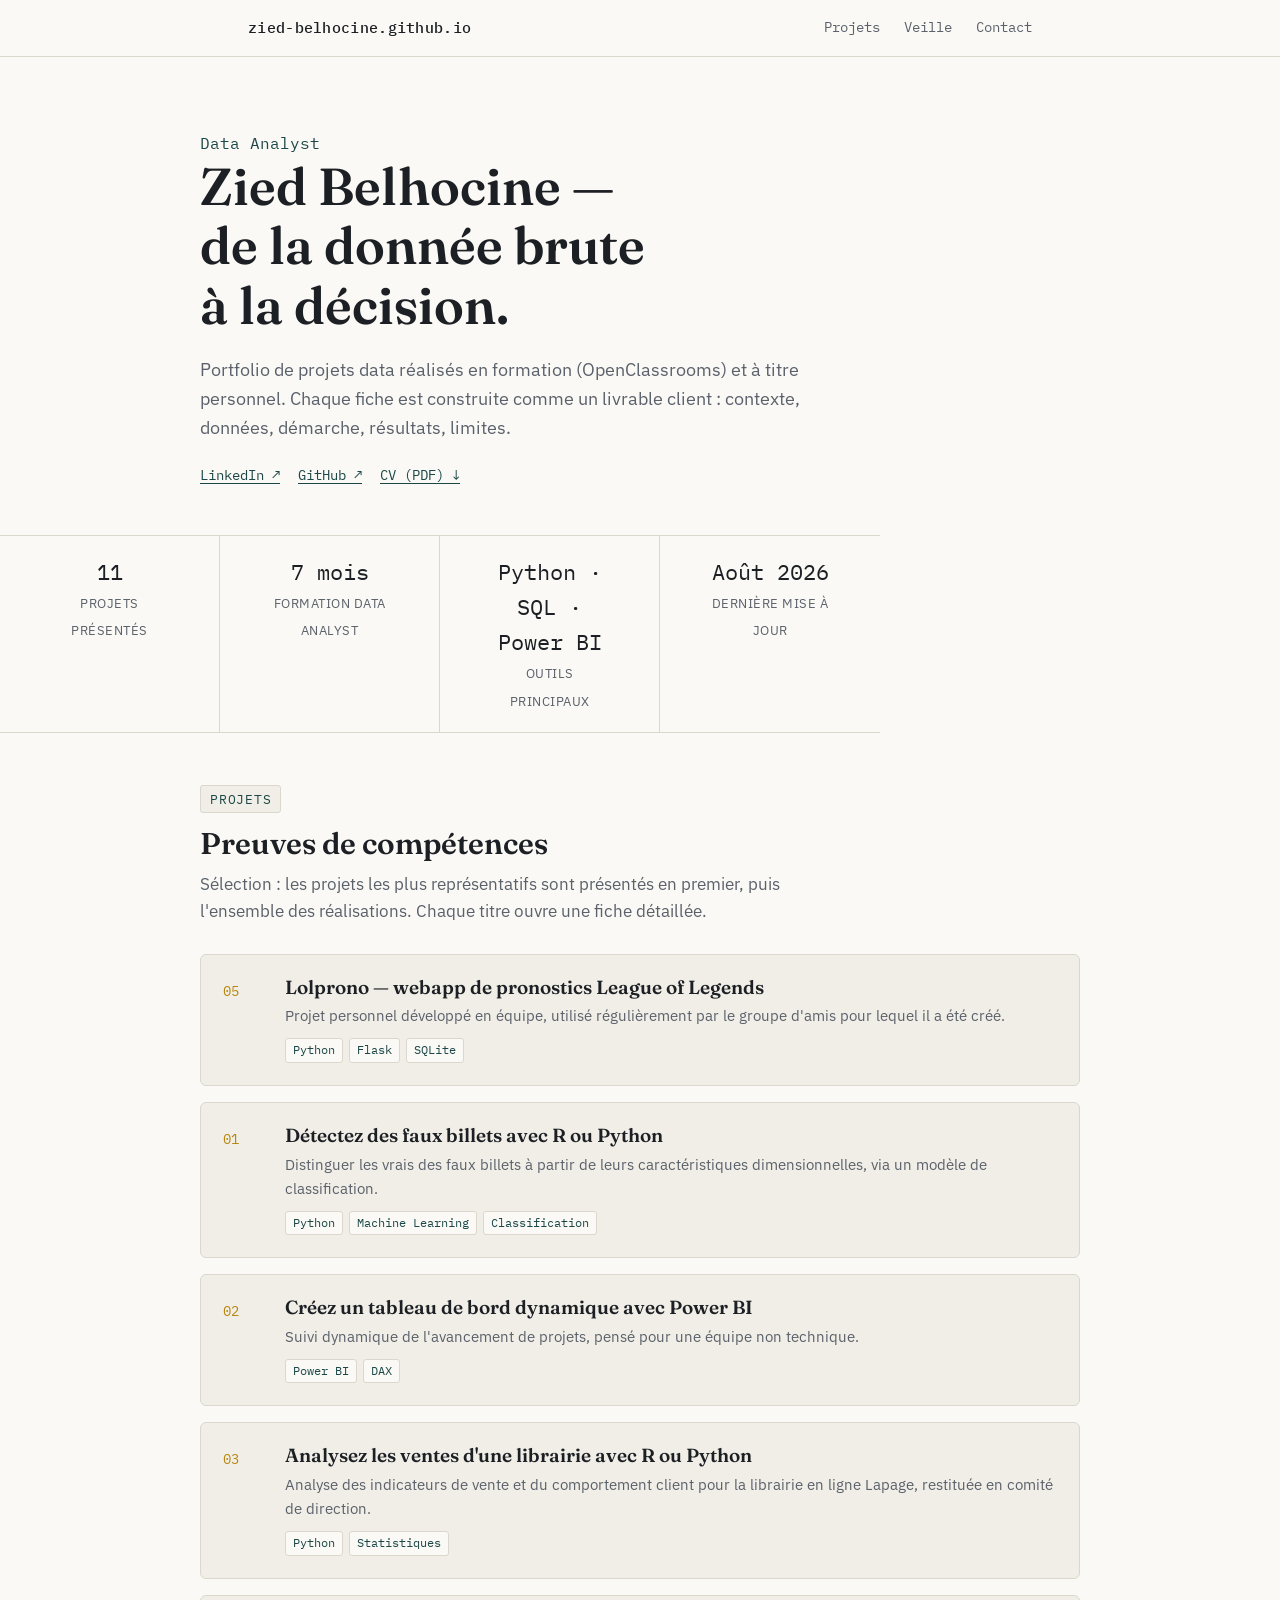
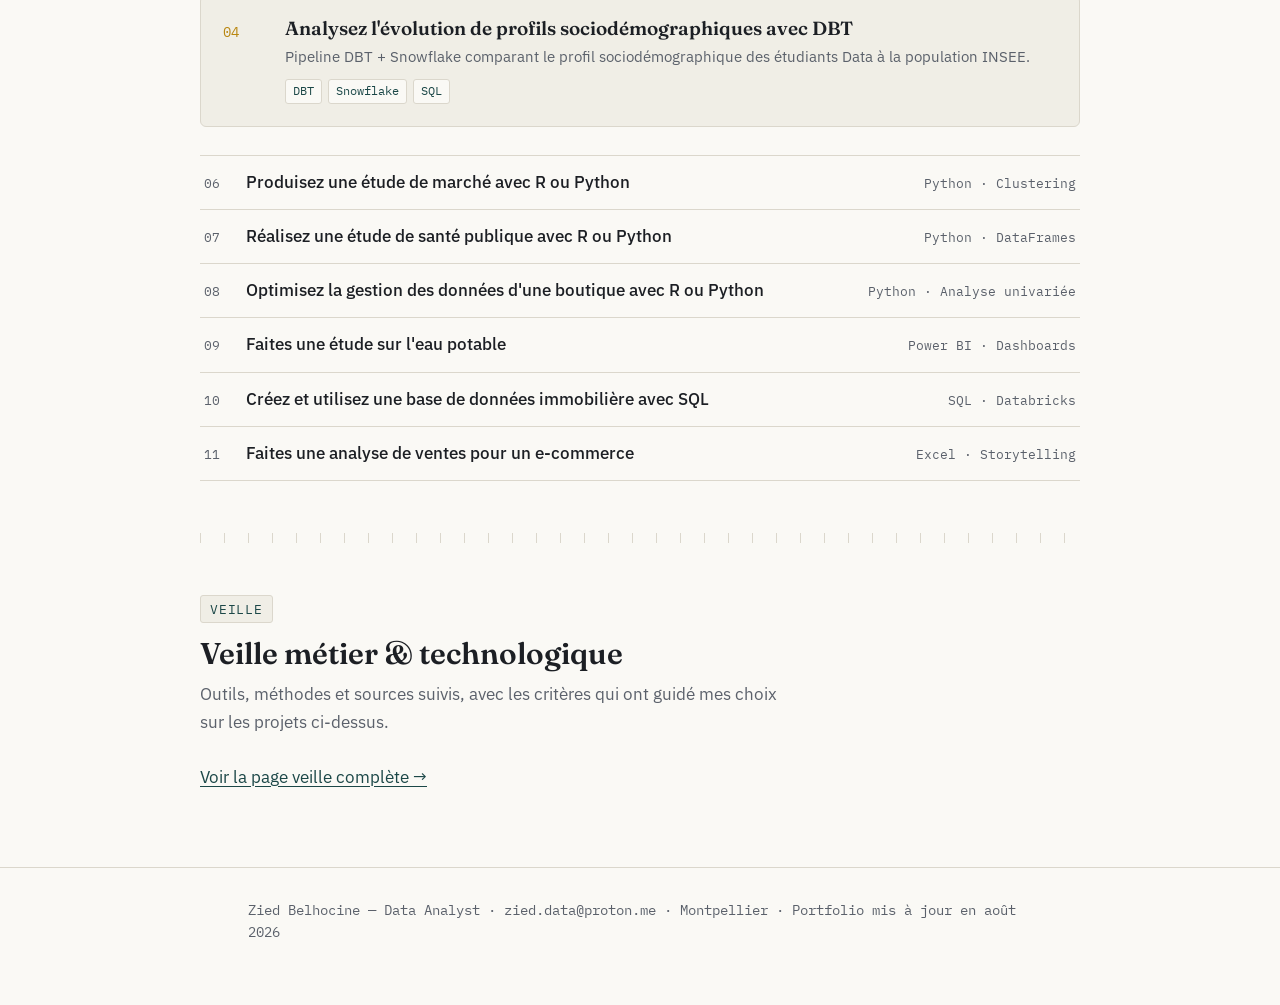
==== index.html @ c1e91ad1 "Update project descriptions and contact email" ====
<!DOCTYPE html>
<html lang="fr">
<head>
<meta charset="UTF-8">
<meta name="viewport" content="width=device-width, initial-scale=1.0">
<title>Zied Belhocine — Portfolio Data</title>
<meta name="description" content="Portfolio de projets data : contexte, démarche, résultats et veille technologique.">
<link rel="preconnect" href="https://fonts.googleapis.com">
<link href="https://fonts.googleapis.com/css2?family=Fraunces:wght@500;600&family=IBM+Plex+Sans:wght@400;500;600&family=IBM+Plex+Mono:wght@400;500&display=swap" rel="stylesheet">
<link rel="stylesheet" href="style.css">
</head>
<body>

<header class="site-nav">
  <div class="wrap">
    <a class="brand" href="index.html">zied-belhocine.github.io</a>
    <nav>
      <a href="index.html#projets">Projets</a>
      <a href="veille.html">Veille</a>
      <a href="#contact">Contact</a>
    </nav>
  </div>
</header>

<main>

  <!-- ============ HERO ============ -->
  <section class="hero wrap">
    <span class="role">Data Analyst</span>
    <h1>Zied Belhocine — de la donnée brute à la décision.</h1>
    <p class="lede">
      Portfolio de projets data réalisés en formation (OpenClassrooms) et à titre
      personnel. Chaque fiche est construite comme un livrable client : contexte,
      données, démarche, résultats, limites.
    </p>
    <div class="links">
      <a href="https://www.linkedin.com/in/zied-belhocine-b0743b125/">LinkedIn ↗</a>
      <a href="https://github.com/ziedbelhocine">GitHub ↗</a>
      <a href="[URL CV.pdf]">CV (PDF) ↓</a>
    </div>
  </section>

  <div class="stat-strip wrap" style="padding-left:0; padding-right:0;">
    <div class="stat">
      <span class="num">11</span>
      <span class="label">Projets présentés</span>
    </div>
    <div class="stat">
      <span class="num">7 mois</span>
      <span class="label">Formation Data Analyst</span>
    </div>
    <div class="stat">
      <span class="num">Python · SQL · Power BI</span>
      <span class="label">Outils principaux</span>
    </div>
    <div class="stat">
      <span class="num">Août 2026</span>
      <span class="label">Dernière mise à jour</span>
    </div>
  </div>

  <!-- ============ PROJETS ============ -->
  <section class="block wrap" id="projets">
    <span class="eyebrow">Projets</span>
    <h2>Preuves de compétences</h2>
    <p class="intro">
      Sélection : les projets les plus représentatifs sont présentés en premier,
      puis l'ensemble des réalisations. Chaque titre ouvre une fiche détaillée.
    </p>

    <!-- Projets phares -->
    <div class="project-featured">
      
      <a class="project-card" href="projet-lolprono.html">
        <span class="idx">05</span>
        <div>
          <h3>Lolprono — webapp de pronostics League of Legends</h3>
          <p class="desc">
            Projet personnel développé en équipe, utilisé régulièrement par le
            groupe d'amis pour lequel il a été créé.
          </p>
          <div class="tags">
            <span class="tag">Python</span>
            <span class="tag">Flask</span>
            <span class="tag">SQLite</span>
          </div>
        </div>
      </a>

      <a class="project-card" href="projet-faux-billets.html">
        <span class="idx">01</span>
        <div>
          <h3>Détectez des faux billets avec R ou Python</h3>
          <p class="desc">
            Distinguer les vrais des faux billets à partir de leurs
            caractéristiques dimensionnelles, via un modèle de classification.
          </p>
          <div class="tags">
            <span class="tag">Python</span>
            <span class="tag">Machine Learning</span>
            <span class="tag">Classification</span>
          </div>
        </div>
      </a>

      <a class="project-card" href="projet-powerbi-sanitoral.html">
        <span class="idx">02</span>
        <div>
          <h3>Créez un tableau de bord dynamique avec Power BI</h3>
          <p class="desc">
            Suivi dynamique de l'avancement de projets, pensé pour une équipe
            non technique.
          </p>
          <div class="tags">
            <span class="tag">Power BI</span>
            <span class="tag">DAX</span>
          </div>
        </div>
      </a>

      <a class="project-card" href="projet-lapage.html">
        <span class="idx">03</span>
        <div>
          <h3>Analysez les ventes d'une librairie avec R ou Python</h3>
          <p class="desc">
            Analyse des indicateurs de vente et du comportement client pour la
            librairie en ligne Lapage, restituée en comité de direction.
          </p>
          <div class="tags">
            <span class="tag">Python</span>
            <span class="tag">Statistiques</span>
          </div>
        </div>
      </a>

      <a class="project-card" href="projet-sociodemographie-dbt.html">
        <span class="idx">04</span>
        <div>
          <h3>Analysez l'évolution de profils sociodémographiques avec DBT</h3>
          <p class="desc">
            Pipeline DBT + Snowflake comparant le profil sociodémographique des
            étudiants Data à la population INSEE.
          </p>
          <div class="tags">
            <span class="tag">DBT</span>
            <span class="tag">Snowflake</span>
            <span class="tag">SQL</span>
          </div>
        </div>
      </a>

    </div>

    <!-- Reste des projets, en liste compacte -->
    <ul class="project-list">
      <li><a href="projet-marche-international.html"><span class="idx">06</span><span class="title">Produisez une étude de marché avec R ou Python</span><span class="meta">Python · Clustering</span></a></li>
      <li><a href="projet-sante-publique.html"><span class="idx">07</span><span class="title">Réalisez une étude de santé publique avec R ou Python</span><span class="meta">Python · DataFrames</span></a></li>
      <li><a href="projet-bottleneck.html"><span class="idx">08</span><span class="title">Optimisez la gestion des données d'une boutique avec R ou Python</span><span class="meta">Python · Analyse univariée</span></a></li>
      <li><a href="projet-eau-potable.html"><span class="idx">09</span><span class="title">Faites une étude sur l'eau potable</span><span class="meta">Power BI · Dashboards</span></a></li>
      <li><a href="projet-immo-laplace.html"><span class="idx">10</span><span class="title">Créez et utilisez une base de données immobilière avec SQL</span><span class="meta">SQL · Databricks</span></a></li>
      <li><a href="projet-ecommerce-legrandmarche.html"><span class="idx">11</span><span class="title">Faites une analyse de ventes pour un e-commerce</span><span class="meta">Excel · Storytelling</span></a></li>
    </ul>
  </section>

  <hr class="ruler wrap">

  <!-- ============ VEILLE (aperçu) ============ -->
  <section class="block wrap">
    <span class="eyebrow">Veille</span>
    <h2>Veille métier &amp; technologique</h2>
    <p class="intro">
      Outils, méthodes et sources suivis, avec les critères qui ont
      guidé mes choix sur les projets ci-dessus.
    </p>
    <a href="veille.html">Voir la page veille complète →</a>
  </section>

</main>

<footer class="site-footer" id="contact">
  <div class="wrap">
    <p>Zied Belhocine — Data Analyst · zied.data@proton.me · Montpellier · Portfolio mis à jour en août 2026</p>
  </div>
</footer>

</body>
</html>
---- style.css ----
/* ==========================================================================
   PORTFOLIO — feuille de style partagée
   Système : palette "rapport", serif d'accroche + sans-serif de lecture +
   mono pour tout ce qui est donnée (tags, dates, métriques).
   ========================================================================== */

:root {
  /* Couleurs */
  --paper:      #FAF9F5;
  --paper-alt:  #F0EEE6;
  --ink:        #1C1F24;
  --ink-soft:   #5B616B;
  --line:       #DBD7CC;
  --teal:       #2C6E6E;
  --teal-dark:  #1B4747;
  --amber:      #B9860F;

  /* Typo */
  --font-display: "Fraunces", Georgia, serif;
  --font-body: "IBM Plex Sans", -apple-system, Segoe UI, sans-serif;
  --font-mono: "IBM Plex Mono", "SFMono-Regular", Consolas, monospace;

  /* Rythme */
  --max-w: 880px;
  --gutter: clamp(20px, 5vw, 48px);
}

*, *::before, *::after { box-sizing: border-box; }

html { scroll-behavior: smooth; }

@media (prefers-reduced-motion: reduce) {
  html { scroll-behavior: auto; }
  * { animation-duration: 0.001ms !important; transition-duration: 0.001ms !important; }
}

body {
  margin: 0;
  background: var(--paper);
  color: var(--ink);
  font-family: var(--font-body);
  font-size: 17px;
  line-height: 1.6;
  -webkit-font-smoothing: antialiased;
}

a { color: var(--teal-dark); text-decoration-thickness: 1px; text-underline-offset: 3px; }
a:hover { color: var(--teal); }

:focus-visible {
  outline: 2px solid var(--teal);
  outline-offset: 3px;
}

h1, h2, h3 { font-family: var(--font-display); font-weight: 600; line-height: 1.15; margin: 0; }

p { margin: 0 0 1em; color: var(--ink); }

.eyebrow {
  display: inline-block;
  font-family: var(--font-mono);
  font-size: 12.5px;
  letter-spacing: 0.06em;
  text-transform: uppercase;
  color: var(--teal-dark);
  background: var(--paper-alt);
  border: 1px solid var(--line);
  padding: 3px 9px;
  border-radius: 3px;
}

/* --------------------------------------------------------------------
   Motif signature : une règle "graduée", comme un axe de graphique,
   utilisée pour séparer les sections du document.
   -------------------------------------------------------------------- */
.ruler {
  height: 10px;
  margin: 0;
  border: none;
  background-image: repeating-linear-gradient(
    to right,
    var(--line) 0, var(--line) 1px,
    transparent 1px, transparent 24px
  );
  background-position: bottom;
  background-size: 100% 10px;
  background-repeat: repeat-x;
}

/* --------------------------------------------------------------------
   Structure générale
   -------------------------------------------------------------------- */
.wrap {
  max-width: var(--max-w);
  margin: 0 auto;
  padding: 0 var(--gutter);
}

header.site-nav {
  position: sticky;
  top: 0;
  z-index: 10;
  background: rgba(250, 249, 245, 0.92);
  backdrop-filter: blur(6px);
  border-bottom: 1px solid var(--line);
}

.site-nav .wrap {
  display: flex;
  align-items: center;
  justify-content: space-between;
  padding-top: 16px;
  padding-bottom: 16px;
}

.site-nav .brand {
  font-family: var(--font-mono);
  font-weight: 500;
  font-size: 15px;
  letter-spacing: 0.02em;
  color: var(--ink);
  text-decoration: none;
}

.site-nav nav {
  display: flex;
  gap: 24px;
  font-family: var(--font-mono);
  font-size: 13.5px;
}

.site-nav nav a {
  color: var(--ink-soft);
  text-decoration: none;
}
.site-nav nav a:hover,
.site-nav nav a[aria-current="page"] {
  color: var(--teal-dark);
}

/* --------------------------------------------------------------------
   Hero
   -------------------------------------------------------------------- */
.hero {
  padding: 64px 0 40px;
}

.hero h1 {
  font-size: clamp(34px, 5.2vw, 52px);
  max-width: 14ch;
}

.hero .role {
  font-family: var(--font-mono);
  color: var(--teal-dark);
  font-size: 16px;
  margin-top: 10px;
  display: block;
}

.hero p.lede {
  max-width: 56ch;
  color: var(--ink-soft);
  font-size: 18px;
  margin-top: 20px;
}

.hero .links {
  margin-top: 22px;
  display: flex;
  gap: 18px;
  flex-wrap: wrap;
  font-family: var(--font-mono);
  font-size: 14px;
}

/* --------------------------------------------------------------------
   Bandeau de métriques — le "tableau de bord" en une ligne
   -------------------------------------------------------------------- */
.stat-strip {
  display: flex;
  flex-wrap: wrap;
  gap: 0;
  border-top: 1px solid var(--line);
  border-bottom: 1px solid var(--line);
  margin: 8px 0 0;
}

.stat-strip .stat {
  flex: 1 1 160px;
  padding: 18px var(--gutter);
  border-right: 1px solid var(--line);
  text-align: center;
}
.stat-strip .stat:last-child { border-right: none; }

.stat .num {
  font-family: var(--font-mono);
  font-size: 22px;
  color: var(--ink);
  display: block;
}
.stat .label {
  font-size: 12.5px;
  color: var(--ink-soft);
  text-transform: uppercase;
  letter-spacing: 0.04em;
}

/* --------------------------------------------------------------------
   Sections
   -------------------------------------------------------------------- */
section.block {
  padding: 52px 0;
}

section.block > .eyebrow {
  margin-bottom: 14px;
}

section.block h2 {
  font-size: clamp(24px, 3vw, 30px);
  margin-bottom: 10px;
}

section.block > p.intro {
  color: var(--ink-soft);
  max-width: 60ch;
  margin-bottom: 28px;
}

/* --------------------------------------------------------------------
   Index des projets — cartes "phares" + liste compacte
   -------------------------------------------------------------------- */
.project-featured {
  display: grid;
  gap: 16px;
  margin-bottom: 28px;
}

.project-card {
  display: grid;
  grid-template-columns: 44px 1fr;
  gap: 18px;
  padding: 22px;
  background: var(--paper-alt);
  border: 1px solid var(--line);
  border-radius: 6px;
  text-decoration: none;
  color: var(--ink);
  transition: border-color 0.15s ease, transform 0.15s ease;
}
.project-card:hover {
  border-color: var(--teal);
  transform: translateY(-1px);
}

.project-card .idx {
  font-family: var(--font-mono);
  color: var(--amber);
  font-size: 14px;
  padding-top: 3px;
}

.project-card h3 {
  font-size: 19px;
  margin-bottom: 6px;
}

.project-card .desc {
  color: var(--ink-soft);
  font-size: 15px;
  margin-bottom: 10px;
}

.tags {
  display: flex;
  flex-wrap: wrap;
  gap: 6px;
}

.tag {
  font-family: var(--font-mono);
  font-size: 11.5px;
  color: var(--teal-dark);
  background: var(--paper);
  border: 1px solid var(--line);
  padding: 2px 7px;
  border-radius: 3px;
}

.project-list {
  list-style: none;
  margin: 0;
  padding: 0;
  border-top: 1px solid var(--line);
}

.project-list li {
  border-bottom: 1px solid var(--line);
}

.project-list a {
  display: flex;
  align-items: baseline;
  gap: 16px;
  padding: 13px 4px;
  text-decoration: none;
  color: var(--ink);
}

.project-list a:hover .title { color: var(--teal-dark); }

.project-list .idx {
  font-family: var(--font-mono);
  color: var(--ink-soft);
  font-size: 13px;
  width: 26px;
  flex-shrink: 0;
}

.project-list .title {
  flex: 1;
  font-weight: 500;
}

.project-list .meta {
  font-family: var(--font-mono);
  font-size: 12.5px;
  color: var(--ink-soft);
  white-space: nowrap;
}

/* --------------------------------------------------------------------
   Fiche projet (page individuelle)
   -------------------------------------------------------------------- */
.fiche-header {
  padding: 48px 0 24px;
}

.fiche-header .back {
  font-family: var(--font-mono);
  font-size: 13px;
  color: var(--ink-soft);
  text-decoration: none;
}

.fiche-header h1 {
  font-size: clamp(28px, 4vw, 40px);
  margin: 16px 0 12px;
  max-width: 20ch;
}

.fiche-meta {
  display: flex;
  flex-wrap: wrap;
  gap: 8px;
  margin-top: 14px;
}

.fiche-visual {
  margin: 8px 0 6px;
  border: 1px dashed var(--line);
  border-radius: 6px;
  background: var(--paper-alt);
  min-height: 220px;
  display: flex;
  align-items: center;
  justify-content: center;
  color: var(--ink-soft);
  font-family: var(--font-mono);
  font-size: 13px;
  text-align: center;
  padding: 20px;
}

.fiche-section {
  padding: 32px 0;
  border-bottom: 1px solid var(--line);
}

.fiche-section:last-of-type { border-bottom: none; }

.fiche-section .label {
  font-family: var(--font-mono);
  font-size: 12.5px;
  text-transform: uppercase;
  letter-spacing: 0.06em;
  color: var(--amber);
  display: block;
  margin-bottom: 10px;
}

.fiche-section h2 {
  font-size: 21px;
  margin-bottom: 12px;
}

.fiche-section ul {
  margin: 0 0 1em;
  padding-left: 1.2em;
}
.fiche-section li { margin-bottom: 6px; }

/* --------------------------------------------------------------------
   Veille — tables de sources / outils
   -------------------------------------------------------------------- */
.veille-table {
  width: 100%;
  border-collapse: collapse;
  margin-bottom: 12px;
}

.veille-table th, .veille-table td {
  text-align: left;
  padding: 11px 10px;
  border-bottom: 1px solid var(--line);
  font-size: 15px;
  vertical-align: top;
}

.veille-table th {
  font-family: var(--font-mono);
  font-size: 12px;
  text-transform: uppercase;
  letter-spacing: 0.04em;
  color: var(--ink-soft);
  font-weight: 500;
}

/* --------------------------------------------------------------------
   Footer
   -------------------------------------------------------------------- */
footer.site-footer {
  border-top: 1px solid var(--line);
  padding: 32px 0 48px;
  margin-top: 24px;
}

footer.site-footer p {
  color: var(--ink-soft);
  font-size: 13.5px;
  font-family: var(--font-mono);
}

/* --------------------------------------------------------------------
   Responsive
   -------------------------------------------------------------------- */
@media (max-width: 640px) {
  .site-nav nav { gap: 14px; }
  .stat-strip .stat { flex: 1 1 50%; border-right: none; border-bottom: 1px solid var(--line); }
  .project-card { grid-template-columns: 1fr; }
  .project-card .idx { padding-top: 0; }
}
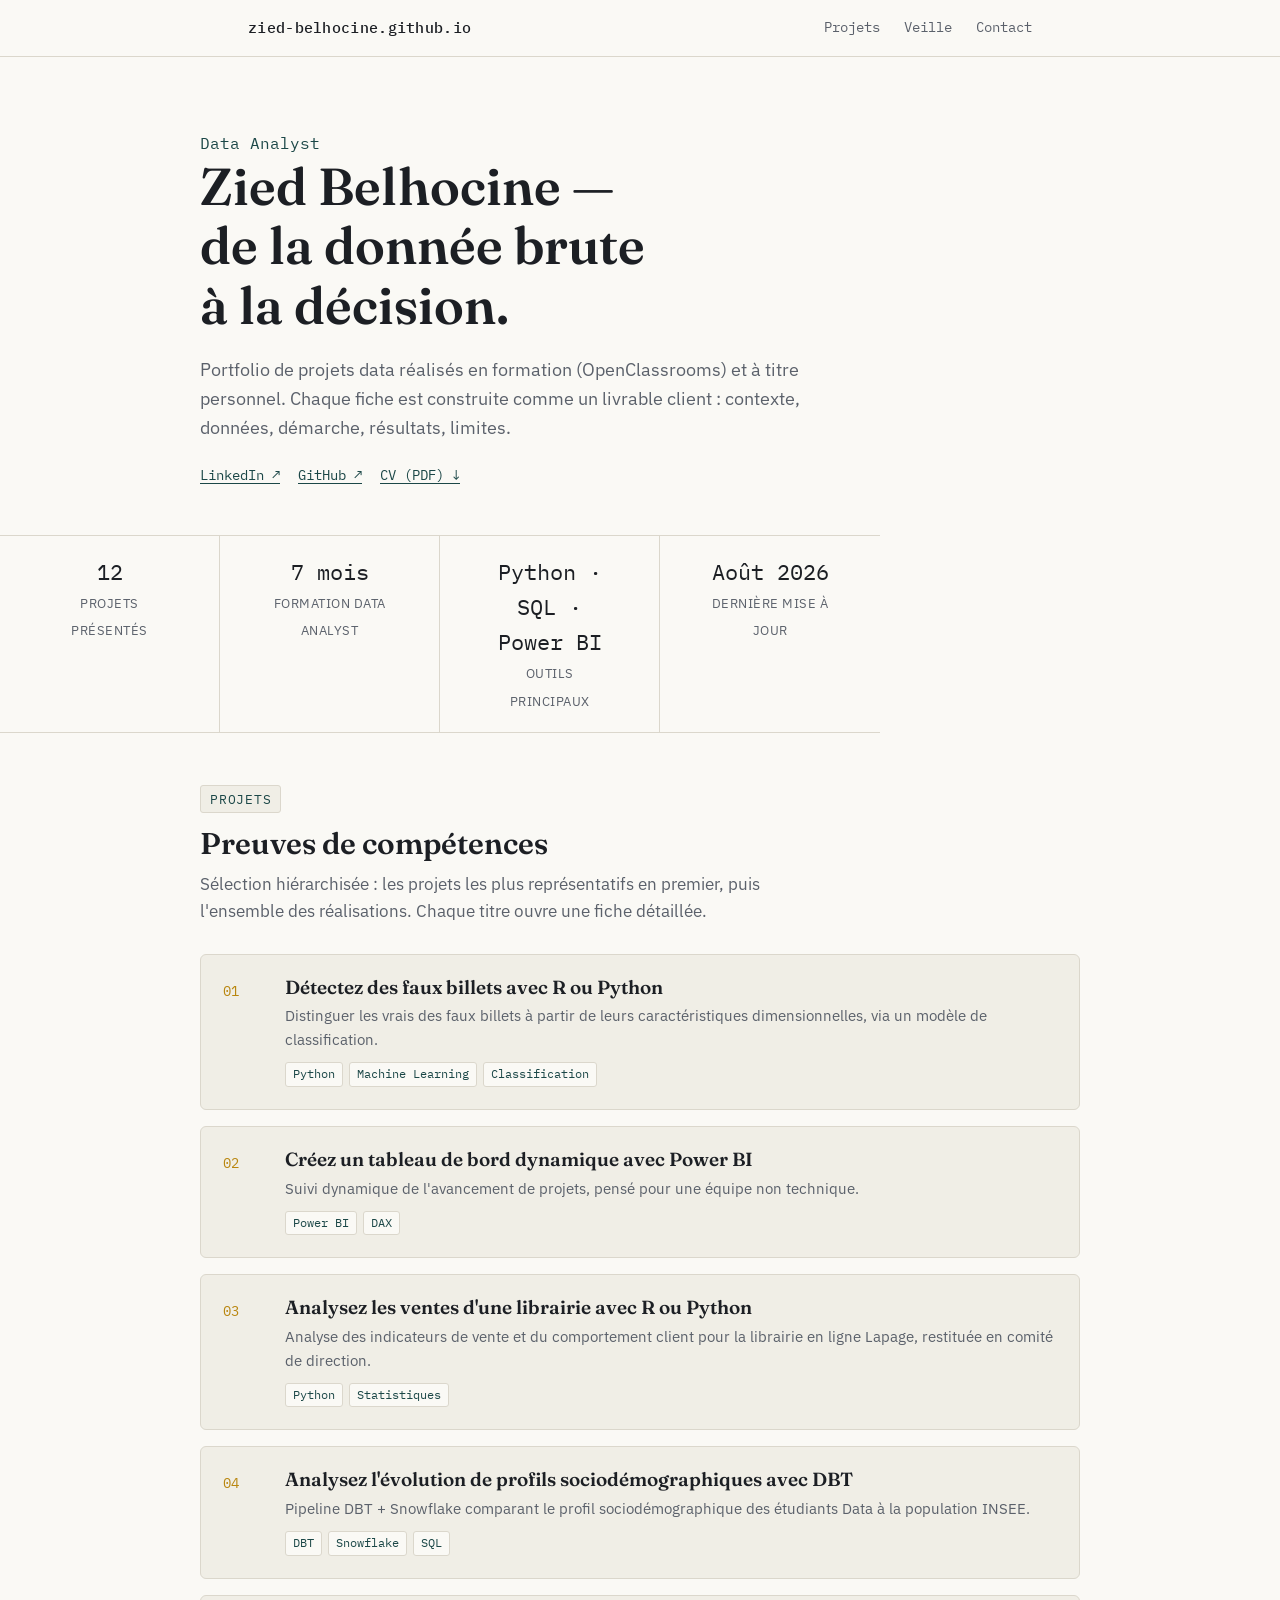
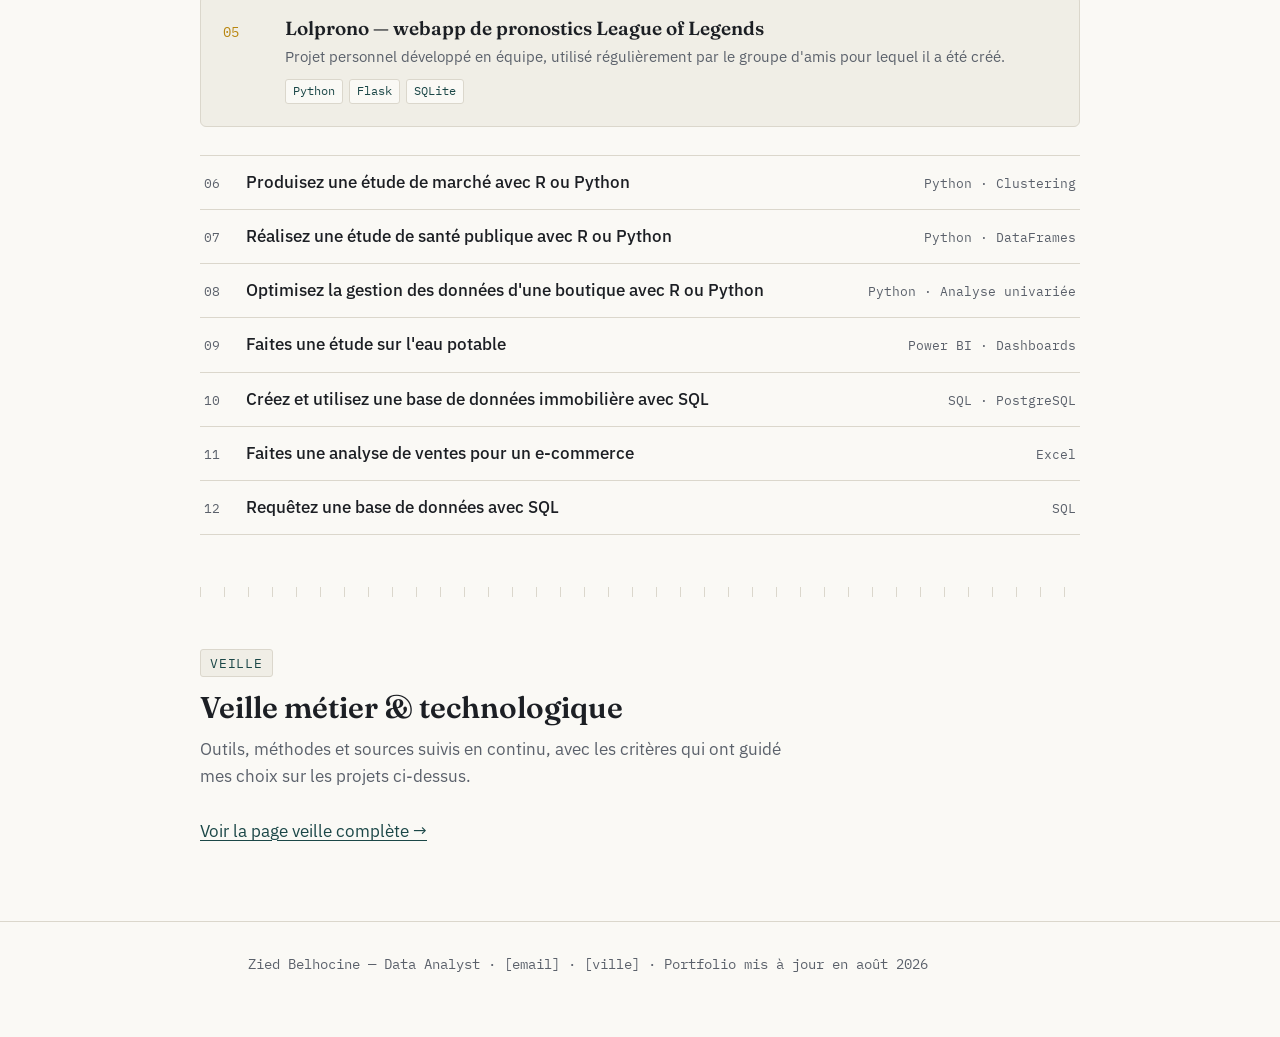
==== commit 55a454aa: "Added CV and modified index to update CV's url" ====
--- a/index.html
+++ b/index.html
@@ -36,13 +36,13 @@
     <div class="links">
       <a href="https://www.linkedin.com/in/zied-belhocine-b0743b125/">LinkedIn ↗</a>
       <a href="https://github.com/ziedbelhocine">GitHub ↗</a>
-      <a href="[URL CV.pdf]">CV (PDF) ↓</a>
+      <a href="CV_Zied_Belhocine.pdf">CV (PDF) ↓</a>
     </div>
   </section>
 
   <div class="stat-strip wrap" style="padding-left:0; padding-right:0;">
     <div class="stat">
-      <span class="num">11</span>
+      <span class="num">12</span>
       <span class="label">Projets présentés</span>
     </div>
     <div class="stat">
@@ -64,30 +64,14 @@
     <span class="eyebrow">Projets</span>
     <h2>Preuves de compétences</h2>
     <p class="intro">
-      Sélection : les projets les plus représentatifs sont présentés en premier,
+      Sélection hiérarchisée : les projets les plus représentatifs en premier,
       puis l'ensemble des réalisations. Chaque titre ouvre une fiche détaillée.
     </p>
 
     <!-- Projets phares -->
     <div class="project-featured">
-      
-      <a class="project-card" href="projet-lolprono.html">
-        <span class="idx">05</span>
-        <div>
-          <h3>Lolprono — webapp de pronostics League of Legends</h3>
-          <p class="desc">
-            Projet personnel développé en équipe, utilisé régulièrement par le
-            groupe d'amis pour lequel il a été créé.
-          </p>
-          <div class="tags">
-            <span class="tag">Python</span>
-            <span class="tag">Flask</span>
-            <span class="tag">SQLite</span>
-          </div>
-        </div>
-      </a>
 
-      <a class="project-card" href="projet-faux-billets.html">
+      <a class="project-card" href="projet-exemple.html">
         <span class="idx">01</span>
         <div>
           <h3>Détectez des faux billets avec R ou Python</h3>
@@ -103,7 +87,7 @@
         </div>
       </a>
 
-      <a class="project-card" href="projet-powerbi-sanitoral.html">
+      <a class="project-card" href="projet-exemple.html">
         <span class="idx">02</span>
         <div>
           <h3>Créez un tableau de bord dynamique avec Power BI</h3>
@@ -118,7 +102,7 @@
         </div>
       </a>
 
-      <a class="project-card" href="projet-lapage.html">
+      <a class="project-card" href="projet-exemple.html">
         <span class="idx">03</span>
         <div>
           <h3>Analysez les ventes d'une librairie avec R ou Python</h3>
@@ -149,16 +133,33 @@
         </div>
       </a>
 
+      <a class="project-card" href="projet-lolprono.html">
+        <span class="idx">05</span>
+        <div>
+          <h3>Lolprono — webapp de pronostics League of Legends</h3>
+          <p class="desc">
+            Projet personnel développé en équipe, utilisé régulièrement par le
+            groupe d'amis pour lequel il a été créé.
+          </p>
+          <div class="tags">
+            <span class="tag">Python</span>
+            <span class="tag">Flask</span>
+            <span class="tag">SQLite</span>
+          </div>
+        </div>
+      </a>
+
     </div>
 
     <!-- Reste des projets, en liste compacte -->
     <ul class="project-list">
-      <li><a href="projet-marche-international.html"><span class="idx">06</span><span class="title">Produisez une étude de marché avec R ou Python</span><span class="meta">Python · Clustering</span></a></li>
-      <li><a href="projet-sante-publique.html"><span class="idx">07</span><span class="title">Réalisez une étude de santé publique avec R ou Python</span><span class="meta">Python · DataFrames</span></a></li>
-      <li><a href="projet-bottleneck.html"><span class="idx">08</span><span class="title">Optimisez la gestion des données d'une boutique avec R ou Python</span><span class="meta">Python · Analyse univariée</span></a></li>
-      <li><a href="projet-eau-potable.html"><span class="idx">09</span><span class="title">Faites une étude sur l'eau potable</span><span class="meta">Power BI · Dashboards</span></a></li>
-      <li><a href="projet-immo-laplace.html"><span class="idx">10</span><span class="title">Créez et utilisez une base de données immobilière avec SQL</span><span class="meta">SQL · Databricks</span></a></li>
-      <li><a href="projet-ecommerce-legrandmarche.html"><span class="idx">11</span><span class="title">Faites une analyse de ventes pour un e-commerce</span><span class="meta">Excel · Storytelling</span></a></li>
+      <li><a href="projet-exemple.html"><span class="idx">06</span><span class="title">Produisez une étude de marché avec R ou Python</span><span class="meta">Python · Clustering</span></a></li>
+      <li><a href="projet-exemple.html"><span class="idx">07</span><span class="title">Réalisez une étude de santé publique avec R ou Python</span><span class="meta">Python · DataFrames</span></a></li>
+      <li><a href="projet-exemple.html"><span class="idx">08</span><span class="title">Optimisez la gestion des données d'une boutique avec R ou Python</span><span class="meta">Python · Analyse univariée</span></a></li>
+      <li><a href="projet-exemple.html"><span class="idx">09</span><span class="title">Faites une étude sur l'eau potable</span><span class="meta">Power BI · Dashboards</span></a></li>
+      <li><a href="projet-exemple.html"><span class="idx">10</span><span class="title">Créez et utilisez une base de données immobilière avec SQL</span><span class="meta">SQL · PostgreSQL</span></a></li>
+      <li><a href="projet-exemple.html"><span class="idx">11</span><span class="title">Faites une analyse de ventes pour un e-commerce</span><span class="meta">Excel</span></a></li>
+      <li><a href="projet-exemple.html"><span class="idx">12</span><span class="title">Requêtez une base de données avec SQL</span><span class="meta">SQL</span></a></li>
     </ul>
   </section>
 
@@ -169,7 +170,7 @@
     <span class="eyebrow">Veille</span>
     <h2>Veille métier &amp; technologique</h2>
     <p class="intro">
-      Outils, méthodes et sources suivis, avec les critères qui ont
+      Outils, méthodes et sources suivis en continu, avec les critères qui ont
       guidé mes choix sur les projets ci-dessus.
     </p>
     <a href="veille.html">Voir la page veille complète →</a>
@@ -179,7 +180,7 @@
 
 <footer class="site-footer" id="contact">
   <div class="wrap">
-    <p>Zied Belhocine — Data Analyst · zied.data@proton.me · Montpellier · Portfolio mis à jour en août 2026</p>
+    <p>Zied Belhocine — Data Analyst · [email] · [ville] · Portfolio mis à jour en août 2026</p>
   </div>
 </footer>
 
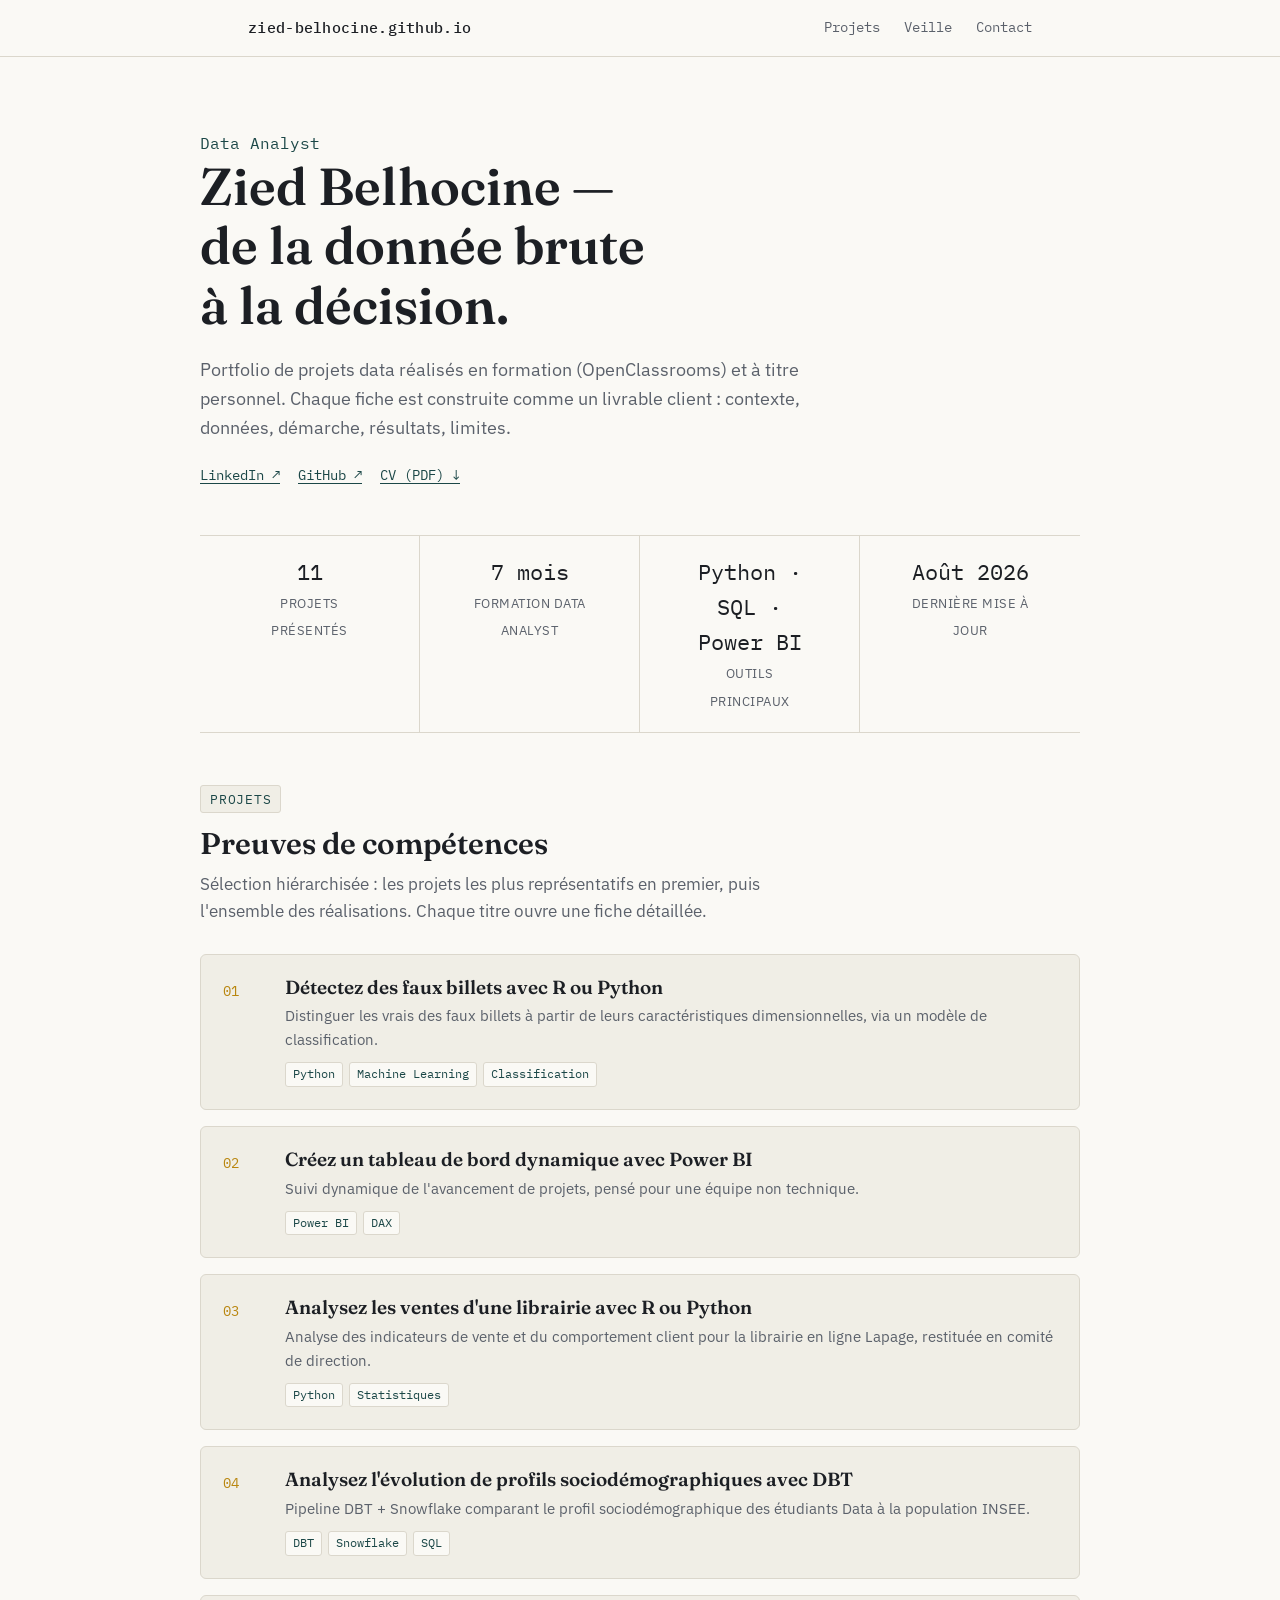
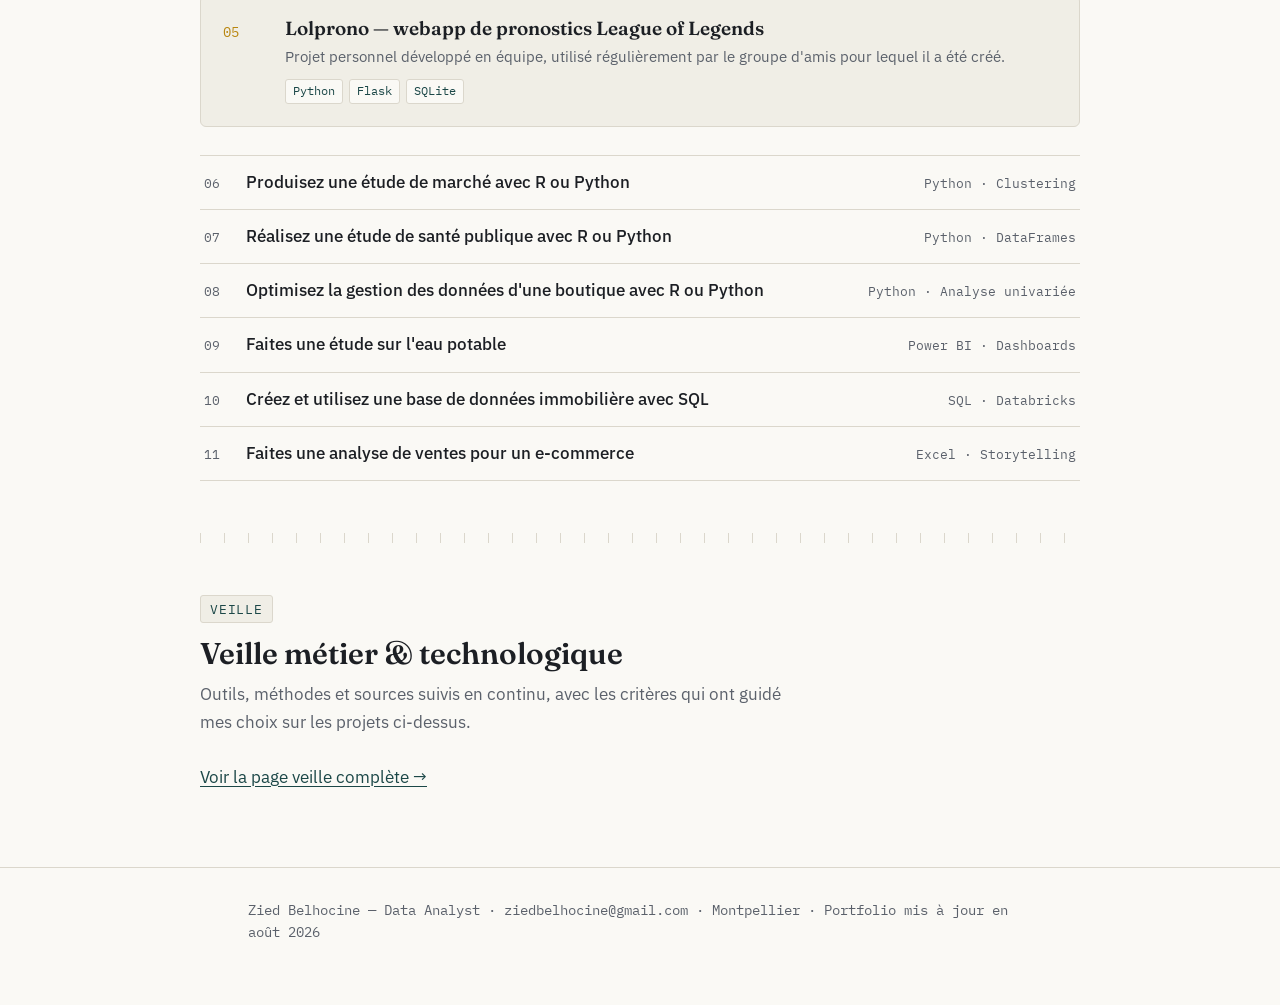
==== commit fe0609cd: "correction liens index.html" ====
--- a/index.html
+++ b/index.html
@@ -42,7 +42,7 @@
 
   <div class="stat-strip wrap" style="padding-left:0; padding-right:0;">
     <div class="stat">
-      <span class="num">12</span>
+      <span class="num">11</span>
       <span class="label">Projets présentés</span>
     </div>
     <div class="stat">
@@ -71,7 +71,7 @@
     <!-- Projets phares -->
     <div class="project-featured">
 
-      <a class="project-card" href="projet-exemple.html">
+      <a class="project-card" href="projet-faux-billets.html">
         <span class="idx">01</span>
         <div>
           <h3>Détectez des faux billets avec R ou Python</h3>
@@ -87,7 +87,7 @@
         </div>
       </a>
 
-      <a class="project-card" href="projet-exemple.html">
+      <a class="project-card" href="projet-powerbi-sanitoral.html">
         <span class="idx">02</span>
         <div>
           <h3>Créez un tableau de bord dynamique avec Power BI</h3>
@@ -102,7 +102,7 @@
         </div>
       </a>
 
-      <a class="project-card" href="projet-exemple.html">
+      <a class="project-card" href="projet-lapage.html">
         <span class="idx">03</span>
         <div>
           <h3>Analysez les ventes d'une librairie avec R ou Python</h3>
@@ -153,13 +153,12 @@
 
     <!-- Reste des projets, en liste compacte -->
     <ul class="project-list">
-      <li><a href="projet-exemple.html"><span class="idx">06</span><span class="title">Produisez une étude de marché avec R ou Python</span><span class="meta">Python · Clustering</span></a></li>
-      <li><a href="projet-exemple.html"><span class="idx">07</span><span class="title">Réalisez une étude de santé publique avec R ou Python</span><span class="meta">Python · DataFrames</span></a></li>
-      <li><a href="projet-exemple.html"><span class="idx">08</span><span class="title">Optimisez la gestion des données d'une boutique avec R ou Python</span><span class="meta">Python · Analyse univariée</span></a></li>
-      <li><a href="projet-exemple.html"><span class="idx">09</span><span class="title">Faites une étude sur l'eau potable</span><span class="meta">Power BI · Dashboards</span></a></li>
-      <li><a href="projet-exemple.html"><span class="idx">10</span><span class="title">Créez et utilisez une base de données immobilière avec SQL</span><span class="meta">SQL · PostgreSQL</span></a></li>
-      <li><a href="projet-exemple.html"><span class="idx">11</span><span class="title">Faites une analyse de ventes pour un e-commerce</span><span class="meta">Excel</span></a></li>
-      <li><a href="projet-exemple.html"><span class="idx">12</span><span class="title">Requêtez une base de données avec SQL</span><span class="meta">SQL</span></a></li>
+      <li><a href="projet-marche-international.html"><span class="idx">06</span><span class="title">Produisez une étude de marché avec R ou Python</span><span class="meta">Python · Clustering</span></a></li>
+      <li><a href="projet-sante-publique.html"><span class="idx">07</span><span class="title">Réalisez une étude de santé publique avec R ou Python</span><span class="meta">Python · DataFrames</span></a></li>
+      <li><a href="projet-bottleneck.html"><span class="idx">08</span><span class="title">Optimisez la gestion des données d'une boutique avec R ou Python</span><span class="meta">Python · Analyse univariée</span></a></li>
+      <li><a href="projet-eau-potable.html"><span class="idx">09</span><span class="title">Faites une étude sur l'eau potable</span><span class="meta">Power BI · Dashboards</span></a></li>
+      <li><a href="projet-immo-laplace.html"><span class="idx">10</span><span class="title">Créez et utilisez une base de données immobilière avec SQL</span><span class="meta">SQL · Databricks</span></a></li>
+      <li><a href="projet-ecommerce-legrandmarche.html"><span class="idx">11</span><span class="title">Faites une analyse de ventes pour un e-commerce</span><span class="meta">Excel · Storytelling</span></a></li>
     </ul>
   </section>
 
@@ -180,7 +179,7 @@
 
 <footer class="site-footer" id="contact">
   <div class="wrap">
-    <p>Zied Belhocine — Data Analyst · [email] · [ville] · Portfolio mis à jour en août 2026</p>
+    <p>Zied Belhocine — Data Analyst · ziedbelhocine@gmail.com · Montpellier · Portfolio mis à jour en août 2026</p>
   </div>
 </footer>
 
--- a/style.css
+++ b/style.css
@@ -183,7 +183,7 @@
   gap: 0;
   border-top: 1px solid var(--line);
   border-bottom: 1px solid var(--line);
-  margin: 8px 0 0;
+  margin-top: 8px;
 }
 
 .stat-strip .stat {
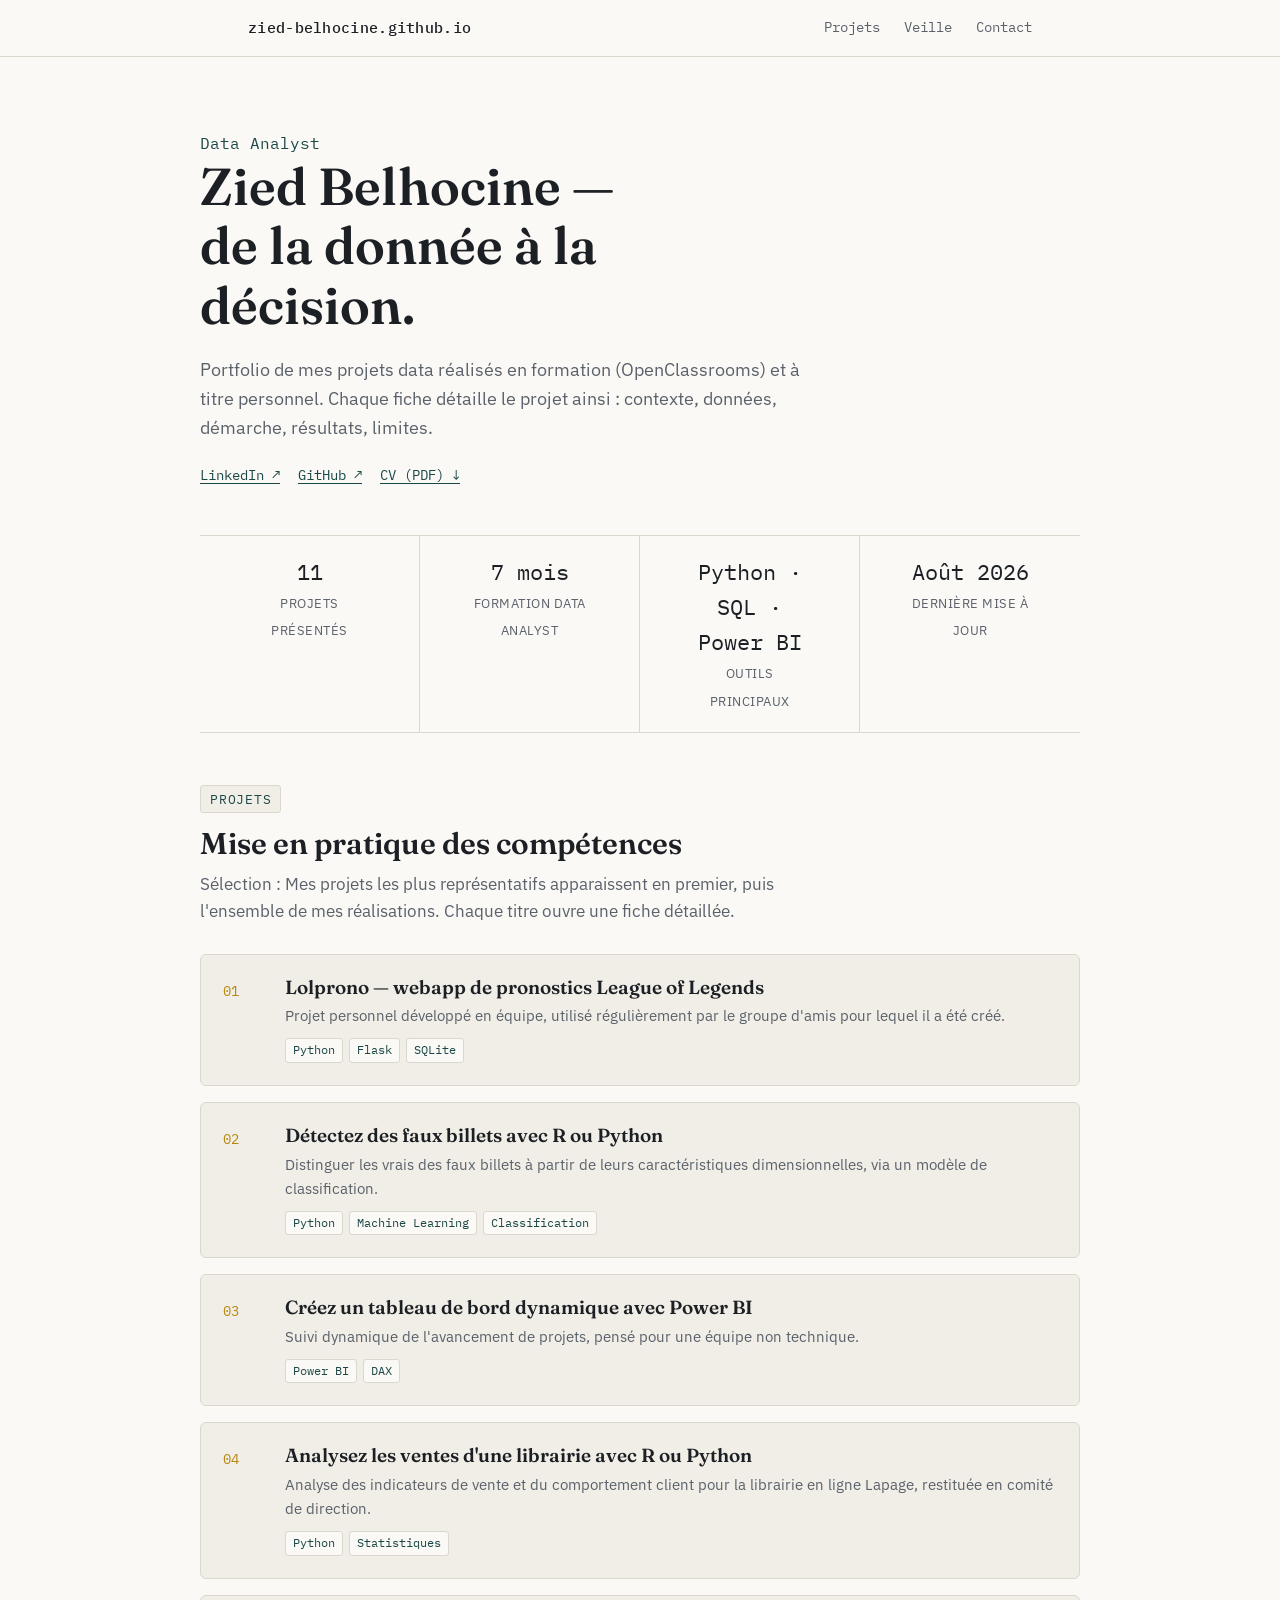
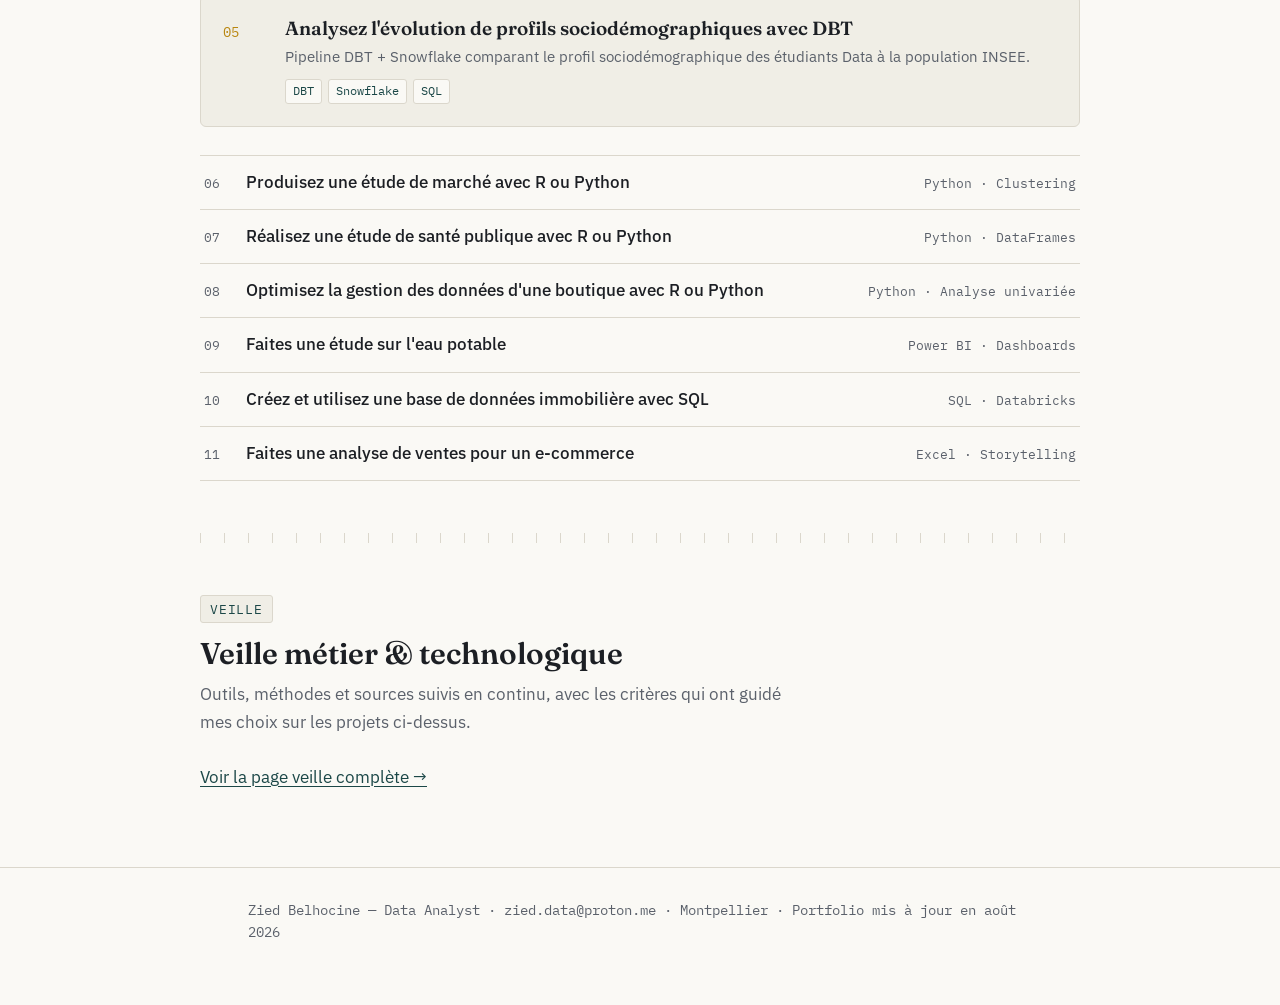
==== commit fa98398c: "relecture des rojets.htrml manque 2 + veille" ====
--- a/index.html
+++ b/index.html
@@ -27,10 +27,10 @@
   <!-- ============ HERO ============ -->
   <section class="hero wrap">
     <span class="role">Data Analyst</span>
-    <h1>Zied Belhocine — de la donnée brute à la décision.</h1>
+    <h1>Zied Belhocine — de la donnée à la décision.</h1>
     <p class="lede">
-      Portfolio de projets data réalisés en formation (OpenClassrooms) et à titre
-      personnel. Chaque fiche est construite comme un livrable client : contexte,
+      Portfolio de mes projets data réalisés en formation (OpenClassrooms) et à titre
+      personnel. Chaque fiche détaille le projet ainsi : contexte,
       données, démarche, résultats, limites.
     </p>
     <div class="links">
@@ -62,17 +62,33 @@
   <!-- ============ PROJETS ============ -->
   <section class="block wrap" id="projets">
     <span class="eyebrow">Projets</span>
-    <h2>Preuves de compétences</h2>
+    <h2>Mise en pratique des compétences</h2>
     <p class="intro">
-      Sélection hiérarchisée : les projets les plus représentatifs en premier,
-      puis l'ensemble des réalisations. Chaque titre ouvre une fiche détaillée.
+      Sélection : Mes projets les plus représentatifs apparaissent en premier,
+      puis l'ensemble de mes réalisations. Chaque titre ouvre une fiche détaillée.
     </p>
 
     <!-- Projets phares -->
     <div class="project-featured">
 
+      <a class="project-card" href="projet-lolprono.html">
+        <span class="idx">01</span>
+        <div>
+          <h3>Lolprono — webapp de pronostics League of Legends</h3>
+          <p class="desc">
+            Projet personnel développé en équipe, utilisé régulièrement par le
+            groupe d'amis pour lequel il a été créé.
+          </p>
+          <div class="tags">
+            <span class="tag">Python</span>
+            <span class="tag">Flask</span>
+            <span class="tag">SQLite</span>
+          </div>
+        </div>
+      </a>
+
       <a class="project-card" href="projet-faux-billets.html">
-        <span class="idx">01</span>
+        <span class="idx">02</span>
         <div>
           <h3>Détectez des faux billets avec R ou Python</h3>
           <p class="desc">
@@ -88,7 +104,7 @@
       </a>
 
       <a class="project-card" href="projet-powerbi-sanitoral.html">
-        <span class="idx">02</span>
+        <span class="idx">03</span>
         <div>
           <h3>Créez un tableau de bord dynamique avec Power BI</h3>
           <p class="desc">
@@ -103,7 +119,7 @@
       </a>
 
       <a class="project-card" href="projet-lapage.html">
-        <span class="idx">03</span>
+        <span class="idx">04</span>
         <div>
           <h3>Analysez les ventes d'une librairie avec R ou Python</h3>
           <p class="desc">
@@ -118,7 +134,7 @@
       </a>
 
       <a class="project-card" href="projet-sociodemographie-dbt.html">
-        <span class="idx">04</span>
+        <span class="idx">05</span>
         <div>
           <h3>Analysez l'évolution de profils sociodémographiques avec DBT</h3>
           <p class="desc">
@@ -133,21 +149,6 @@
         </div>
       </a>
 
-      <a class="project-card" href="projet-lolprono.html">
-        <span class="idx">05</span>
-        <div>
-          <h3>Lolprono — webapp de pronostics League of Legends</h3>
-          <p class="desc">
-            Projet personnel développé en équipe, utilisé régulièrement par le
-            groupe d'amis pour lequel il a été créé.
-          </p>
-          <div class="tags">
-            <span class="tag">Python</span>
-            <span class="tag">Flask</span>
-            <span class="tag">SQLite</span>
-          </div>
-        </div>
-      </a>
 
     </div>
 
@@ -179,7 +180,7 @@
 
 <footer class="site-footer" id="contact">
   <div class="wrap">
-    <p>Zied Belhocine — Data Analyst · ziedbelhocine@gmail.com · Montpellier · Portfolio mis à jour en août 2026</p>
+    <p>Zied Belhocine — Data Analyst · zied.data@proton.me · Montpellier · Portfolio mis à jour en août 2026</p>
   </div>
 </footer>
 
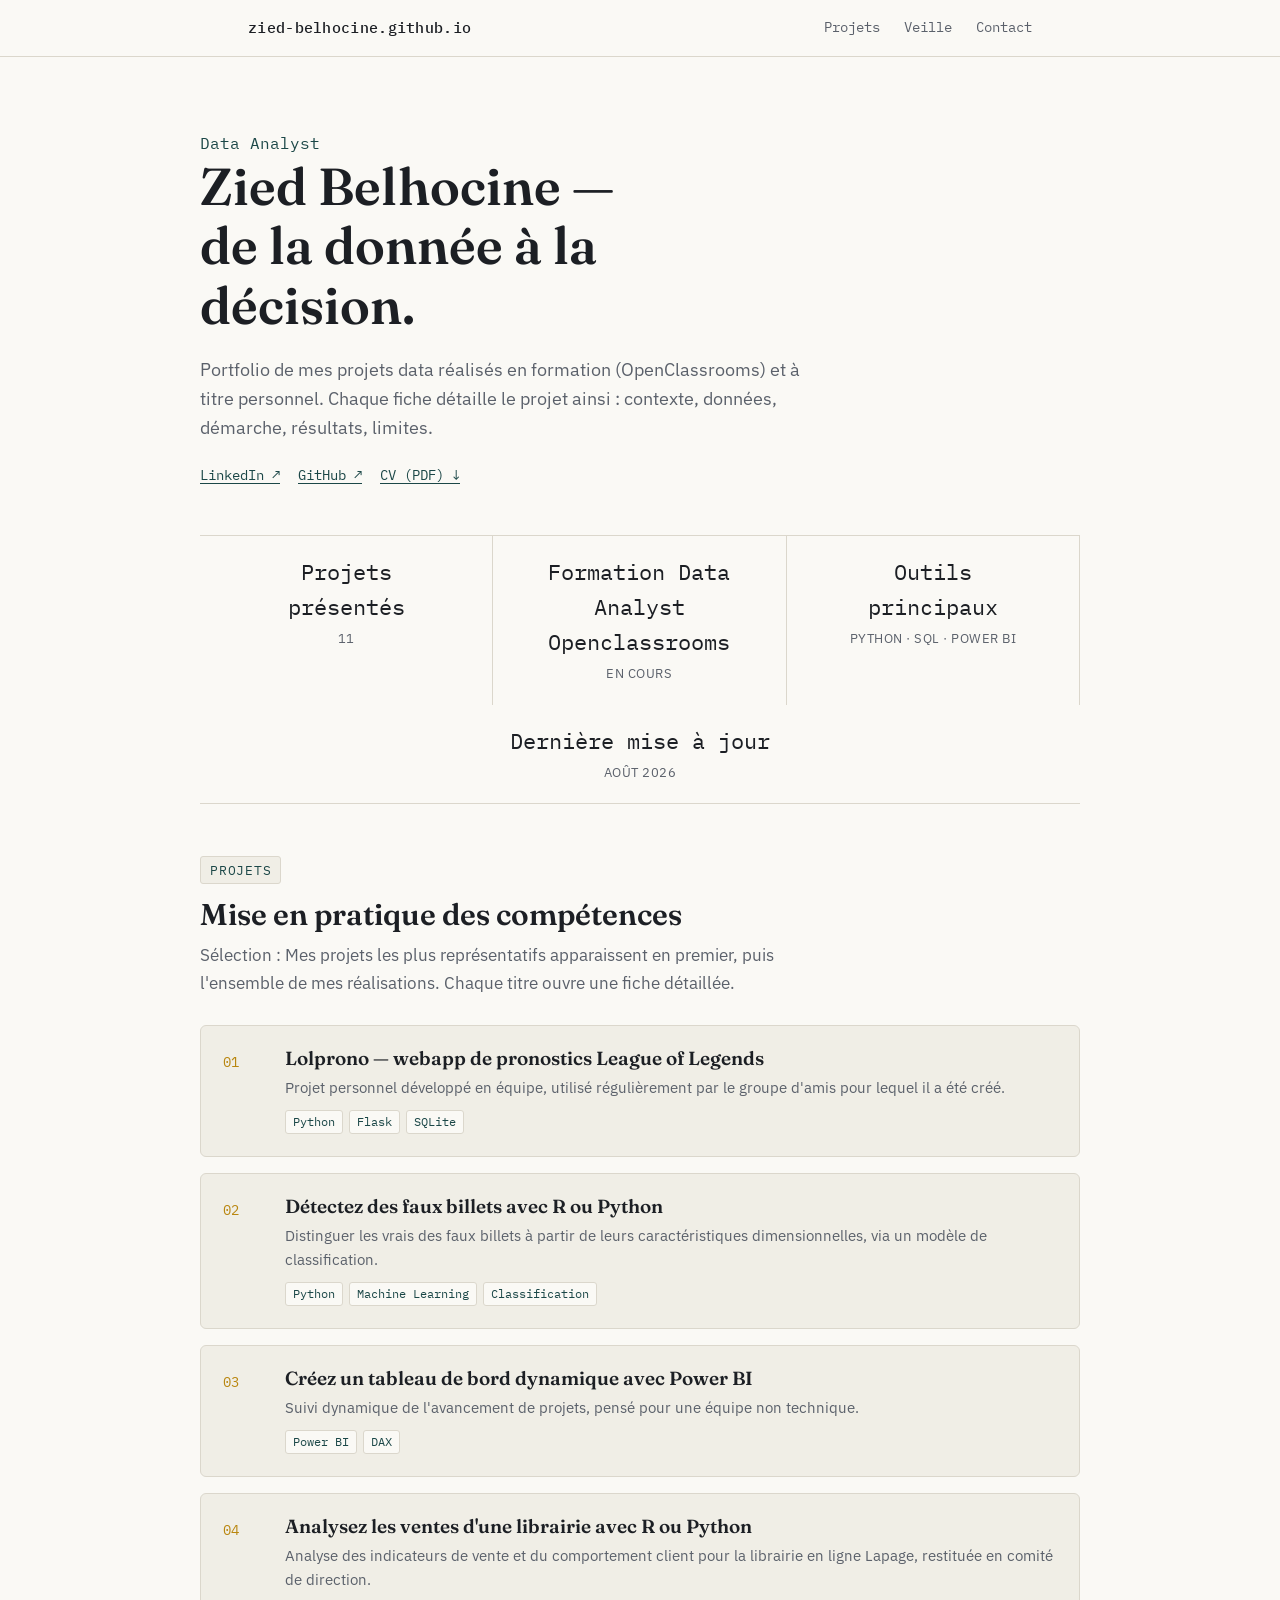
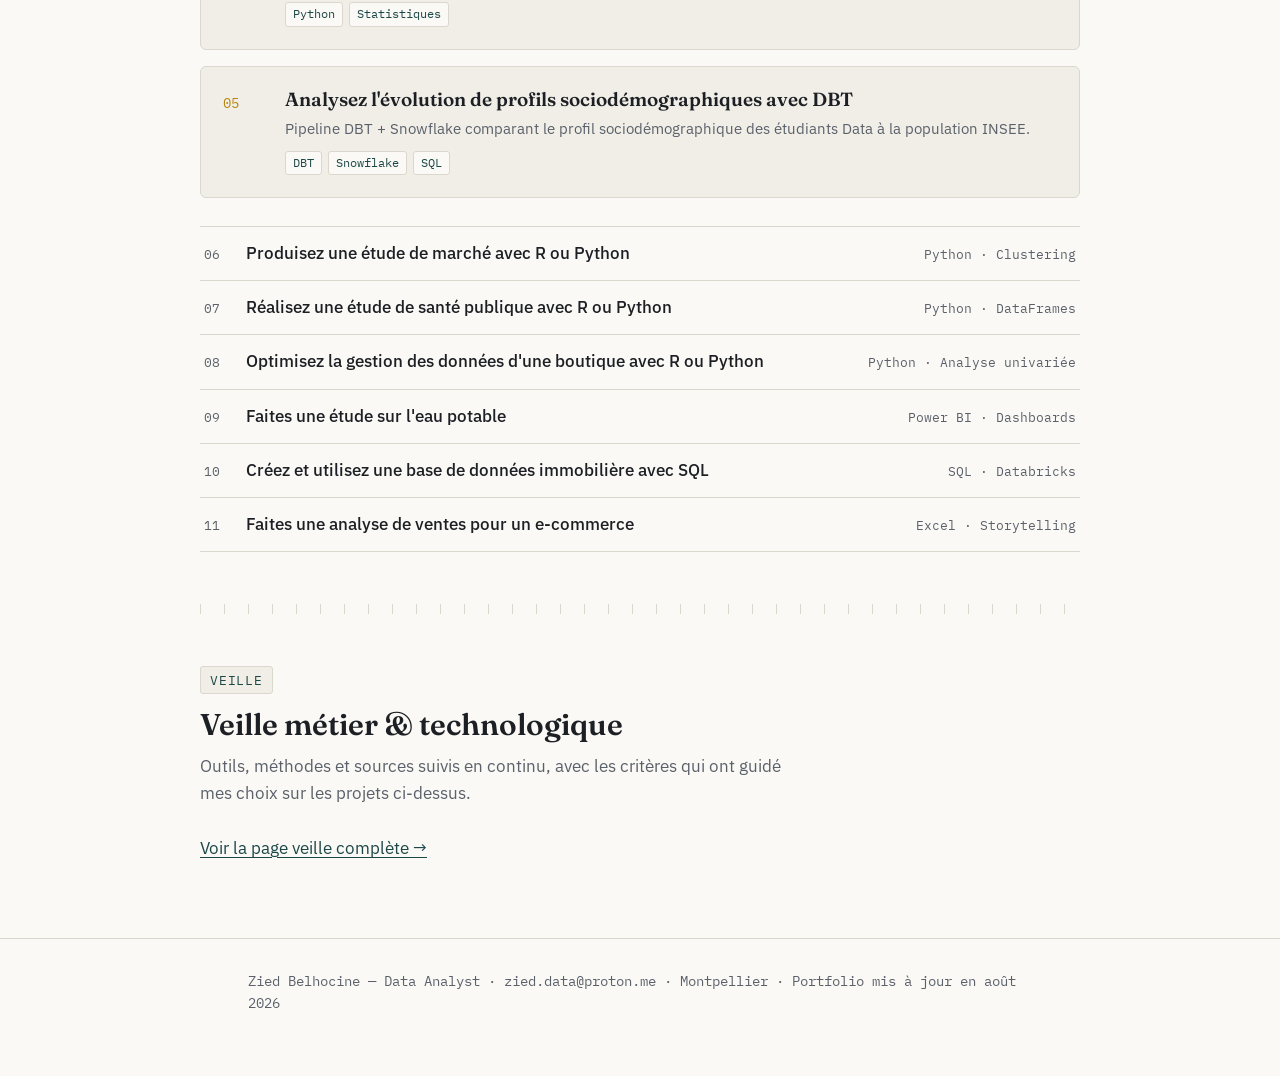
==== commit 572dfe94: "maj avec photo et autodescription" ====
--- a/index.html
+++ b/index.html
@@ -42,20 +42,20 @@
 
   <div class="stat-strip wrap" style="padding-left:0; padding-right:0;">
     <div class="stat">
-      <span class="num">11</span>
-      <span class="label">Projets présentés</span>
+      <span class="num">Projets présentés</span>
+      <span class="label">11</span>
     </div>
     <div class="stat">
-      <span class="num">7 mois</span>
-      <span class="label">Formation Data Analyst</span>
+      <span class="num">Formation Data Analyst Openclassrooms</span>
+      <span class="label">En cours</span>
     </div>
     <div class="stat">
-      <span class="num">Python · SQL · Power BI</span>
-      <span class="label">Outils principaux</span>
+      <span class="num">Outils principaux</span>
+      <span class="label">Python · SQL · Power BI</span>
     </div>
     <div class="stat">
-      <span class="num">Août 2026</span>
-      <span class="label">Dernière mise à jour</span>
+      <span class="num">Dernière mise à jour</span>
+      <span class="label">Août 2026</span>
     </div>
   </div>
 
--- a/style.css
+++ b/style.css
@@ -230,6 +230,35 @@
 }
 
 /* --------------------------------------------------------------------
+   Section "À propos" — texte + photo
+   -------------------------------------------------------------------- */
+.about-grid {
+  display: grid;
+  grid-template-columns: 1fr auto;
+  gap: 32px;
+  align-items: start;
+}
+
+.about-photo {
+  width: 220px;
+  height: 275px;
+  object-fit: cover;
+  border-radius: 6px;
+  border: 1px solid var(--line);
+}
+
+@media (max-width: 640px) {
+  .about-grid {
+    grid-template-columns: 1fr;
+  }
+  .about-photo {
+    width: 160px;
+    height: 200px;
+    justify-self: start;
+  }
+}
+
+/* --------------------------------------------------------------------
    Index des projets — cartes "phares" + liste compacte
    -------------------------------------------------------------------- */
 .project-featured {
@@ -452,3 +481,21 @@
   .project-card { grid-template-columns: 1fr; }
   .project-card .idx { padding-top: 0; }
 }
+
+.btn-github {
+  display: inline-block;
+  background-color: #24292e;
+  color: #ffffff;
+  padding: 8px 16px;
+  font-size: 14px;
+  font-weight: 600;
+  border-radius: 6px;
+  text-decoration: none;
+  transition: background-color 0.2s ease;
+}
+
+.btn-github:hover {
+  background-color: #0366d6;
+  /* Devient bleu au survol */
+  color: #ffffff;
+}
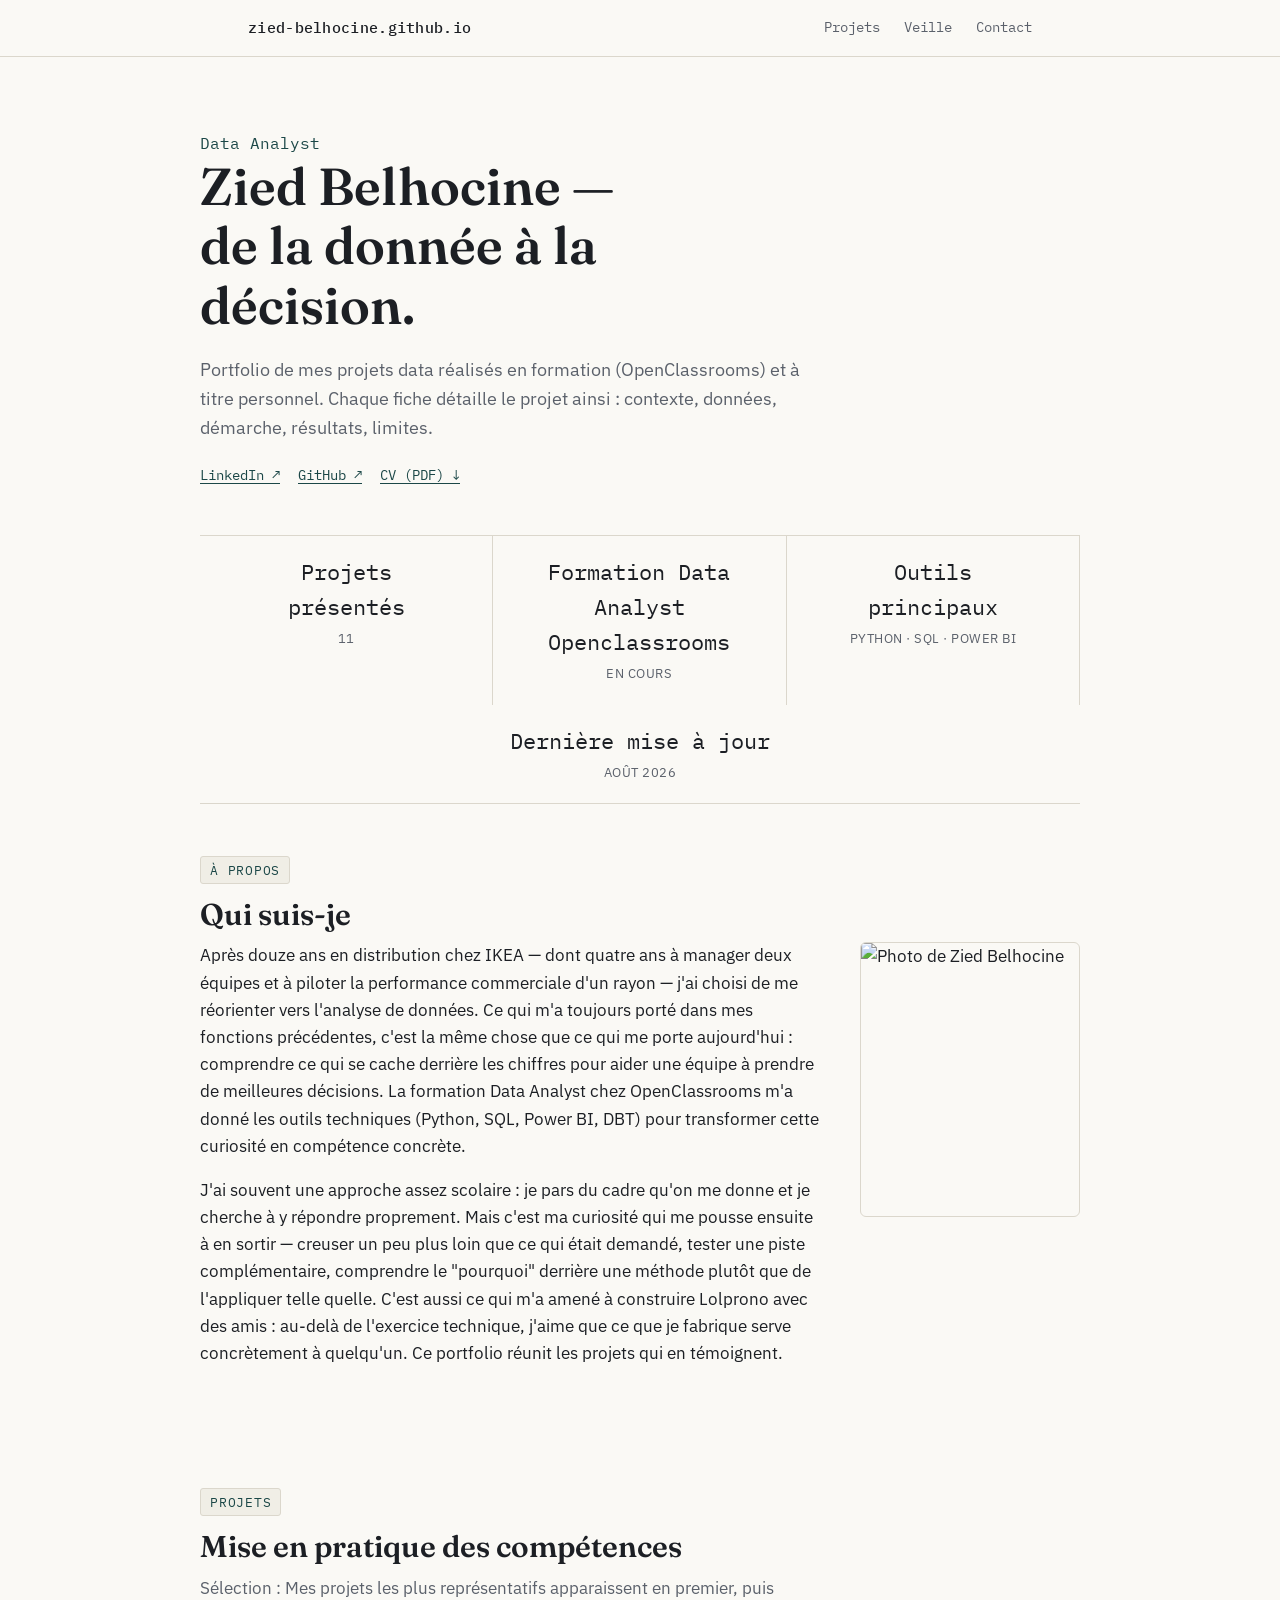
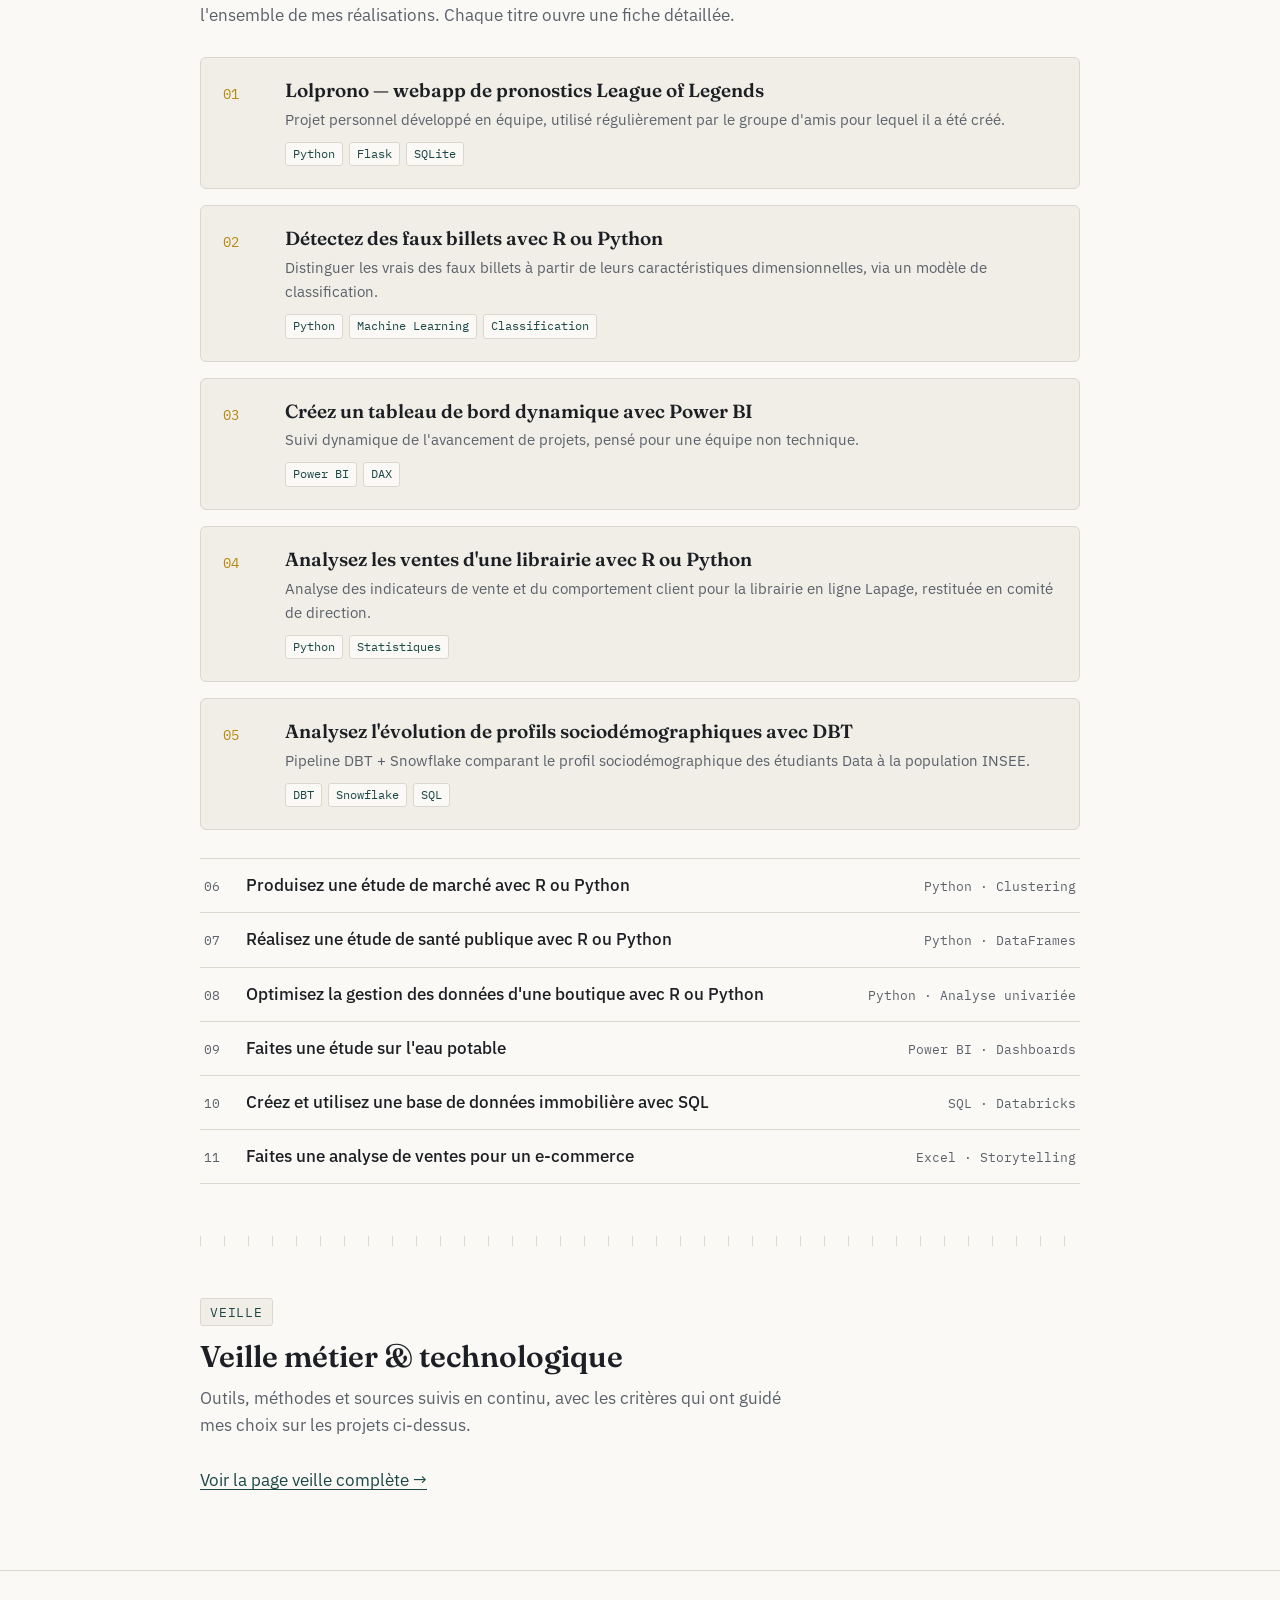
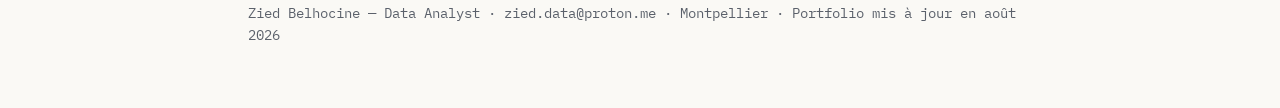
==== commit e90a25d9: "ajout section a propos index.html" ====
--- a/index.html
+++ b/index.html
@@ -59,6 +59,35 @@
     </div>
   </div>
 
+    <!-- ============ À PROPOS ============ -->
+  <section class="block wrap">
+    <span class="eyebrow">À propos</span>
+    <h2>Qui suis-je</h2>
+    <div class="about-grid">
+      <div class="about-text">
+        <p class="intro" style="max-width:62ch;">
+          Après douze ans en distribution chez IKEA — dont quatre ans à manager deux équipes et
+          à piloter la performance commerciale d'un rayon — j'ai choisi de me réorienter vers
+          l'analyse de données. Ce qui m'a toujours porté dans mes fonctions précédentes, c'est
+          la même chose que ce qui me porte aujourd'hui : comprendre ce qui se cache derrière les
+          chiffres pour aider une équipe à prendre de meilleures décisions. La formation Data
+          Analyst chez OpenClassrooms m'a donné les outils techniques (Python, SQL, Power BI,
+          DBT) pour transformer cette curiosité en compétence concrète.
+        </p>
+        <p class="intro" style="max-width:62ch;">
+          J'ai souvent une approche assez scolaire : je pars du cadre qu'on me donne et je
+          cherche à y répondre proprement. Mais c'est ma curiosité qui me pousse ensuite à en
+          sortir — creuser un peu plus loin que ce qui était demandé, tester une piste
+          complémentaire, comprendre le "pourquoi" derrière une méthode plutôt que de
+          l'appliquer telle quelle. C'est aussi ce qui m'a amené à construire Lolprono avec des
+          amis : au-delà de l'exercice technique, j'aime que ce que je fabrique serve
+          concrètement à quelqu'un. Ce portfolio réunit les projets qui en témoignent.
+        </p>
+      </div>
+      <img class="about-photo" src="photo-zied.jpg" alt="Photo de Zied Belhocine" width="220" height="275">
+    </div>
+  </section>
+
   <!-- ============ PROJETS ============ -->
   <section class="block wrap" id="projets">
     <span class="eyebrow">Projets</span>
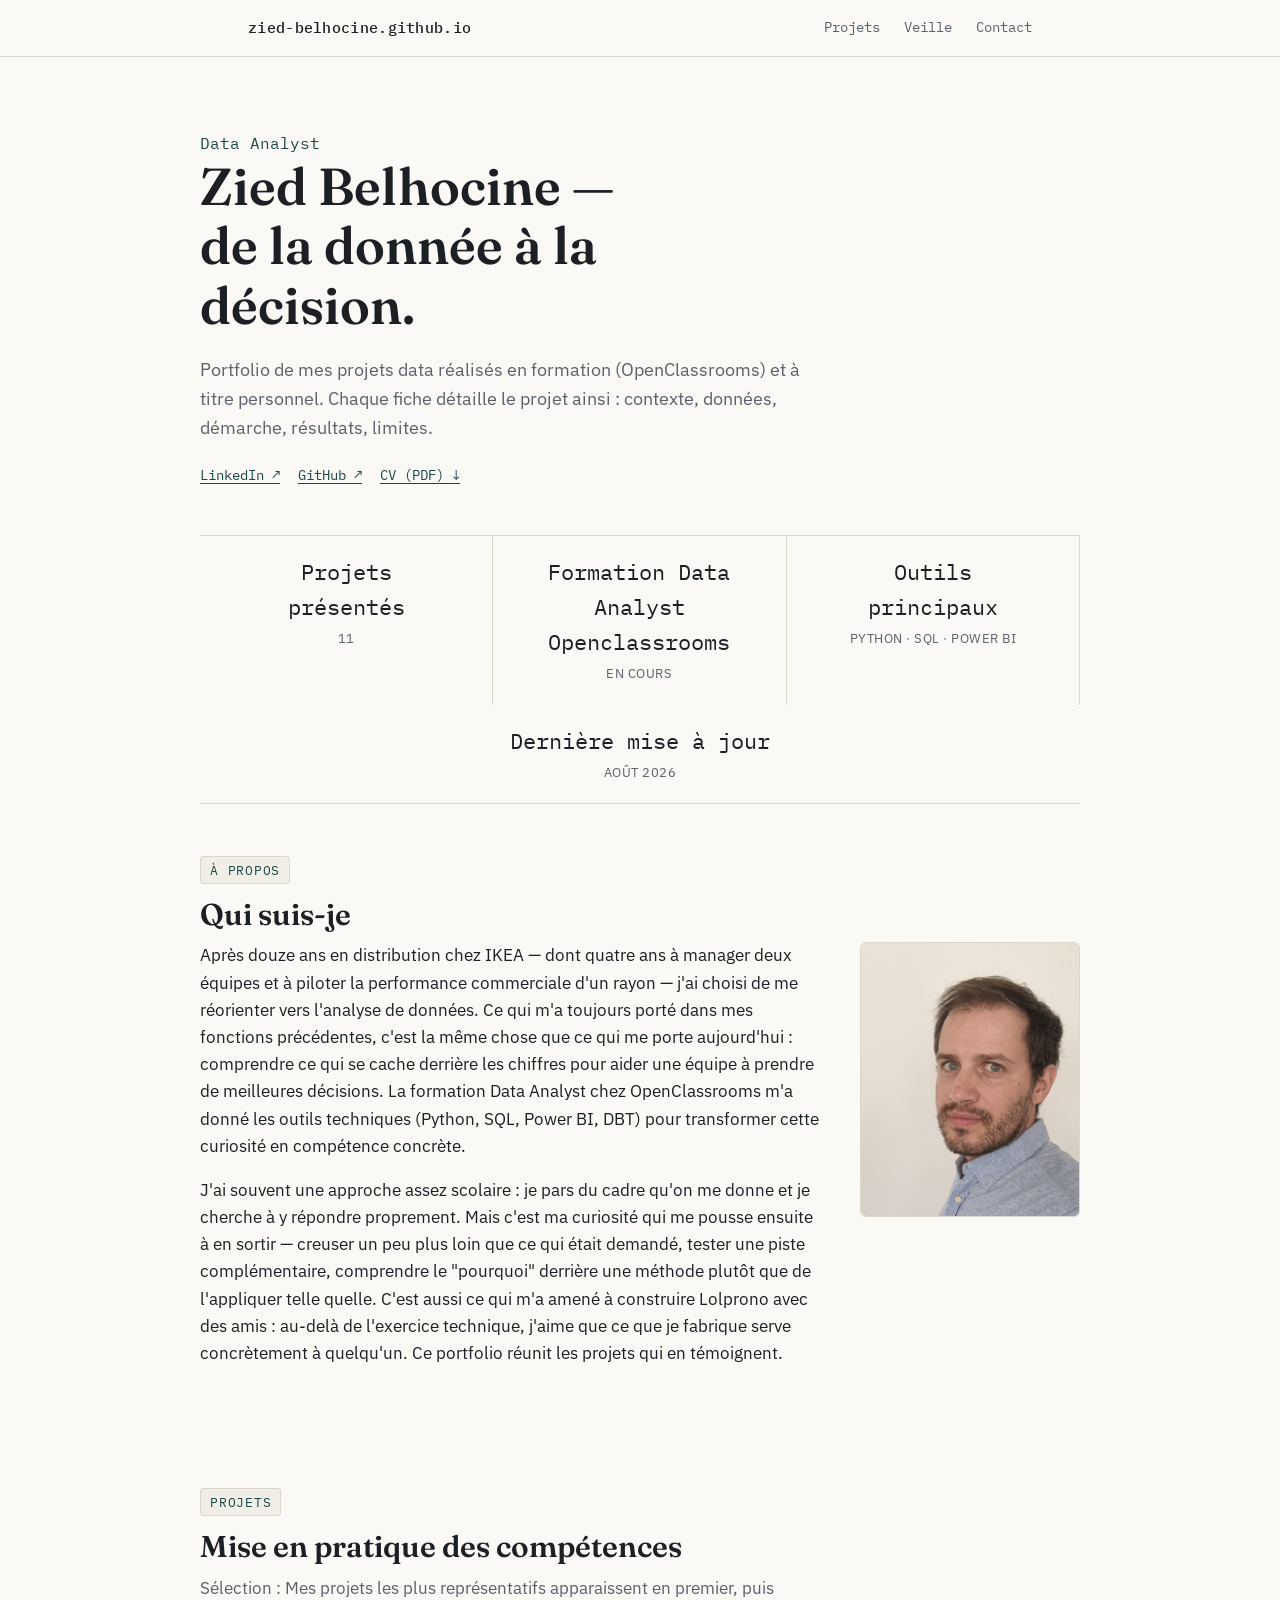
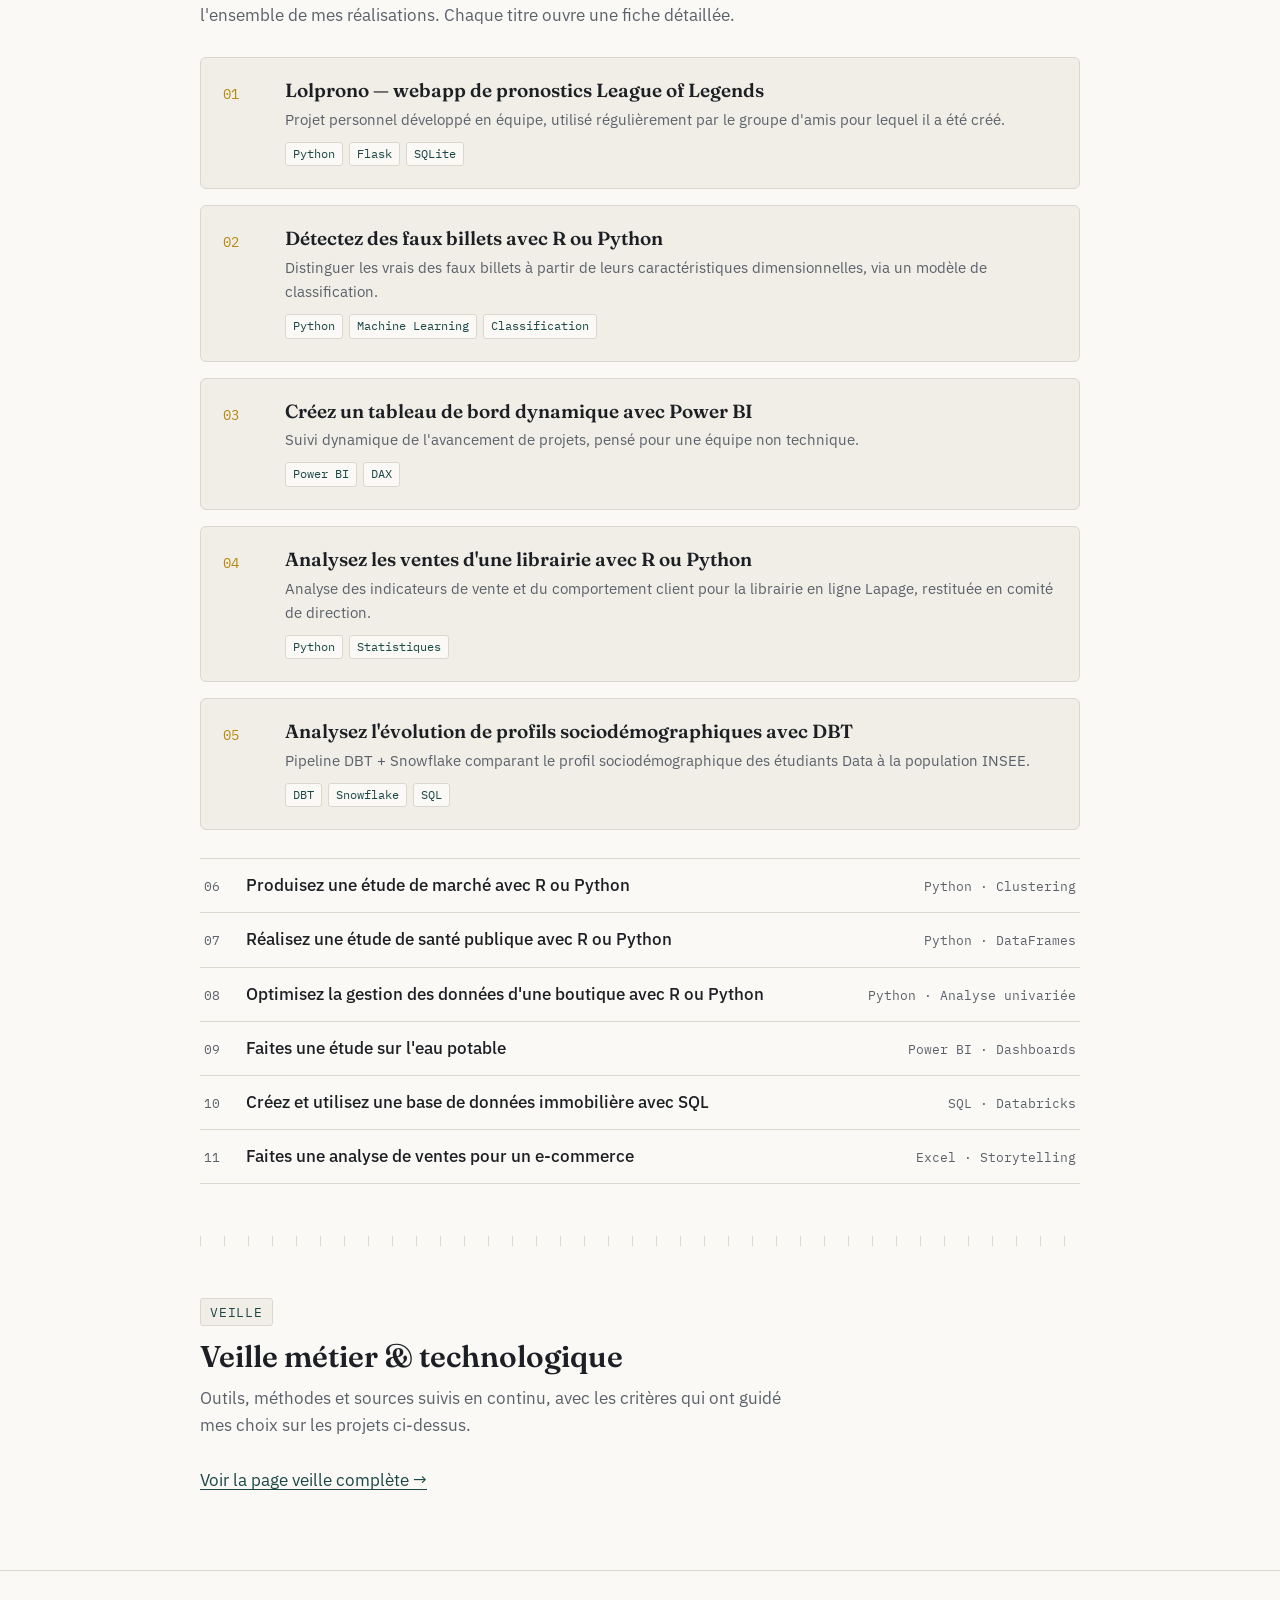
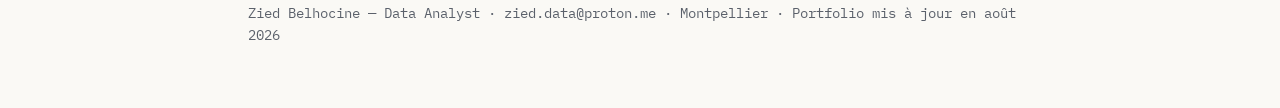
==== commit 3dcd5ab2: "modif lien photo" ====
--- a/index.html
+++ b/index.html
@@ -84,7 +84,7 @@
           concrètement à quelqu'un. Ce portfolio réunit les projets qui en témoignent.
         </p>
       </div>
-      <img class="about-photo" src="photo-zied.jpg" alt="Photo de Zied Belhocine" width="220" height="275">
+      <img class="about-photo" src="static/photo-zied.jpg" alt="Photo de Zied Belhocine" width="220" height="275">
     </div>
   </section>
 
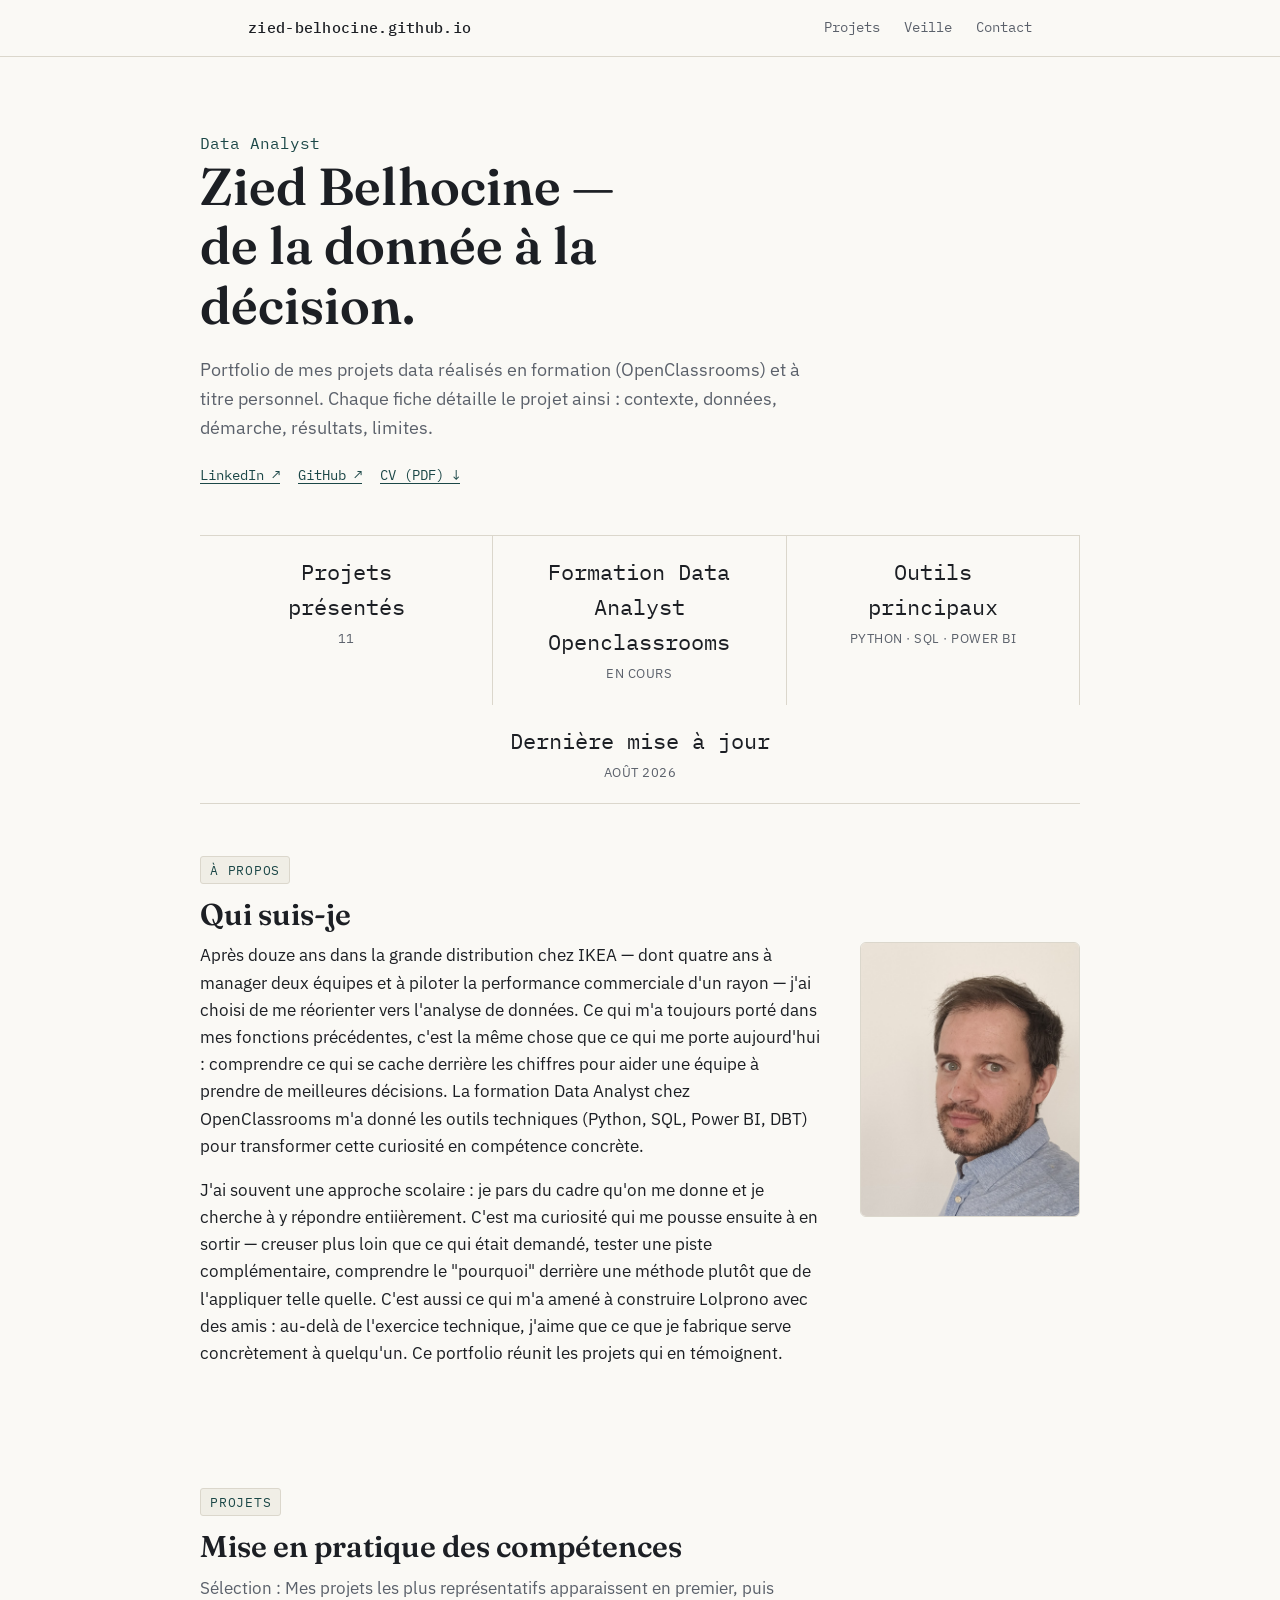
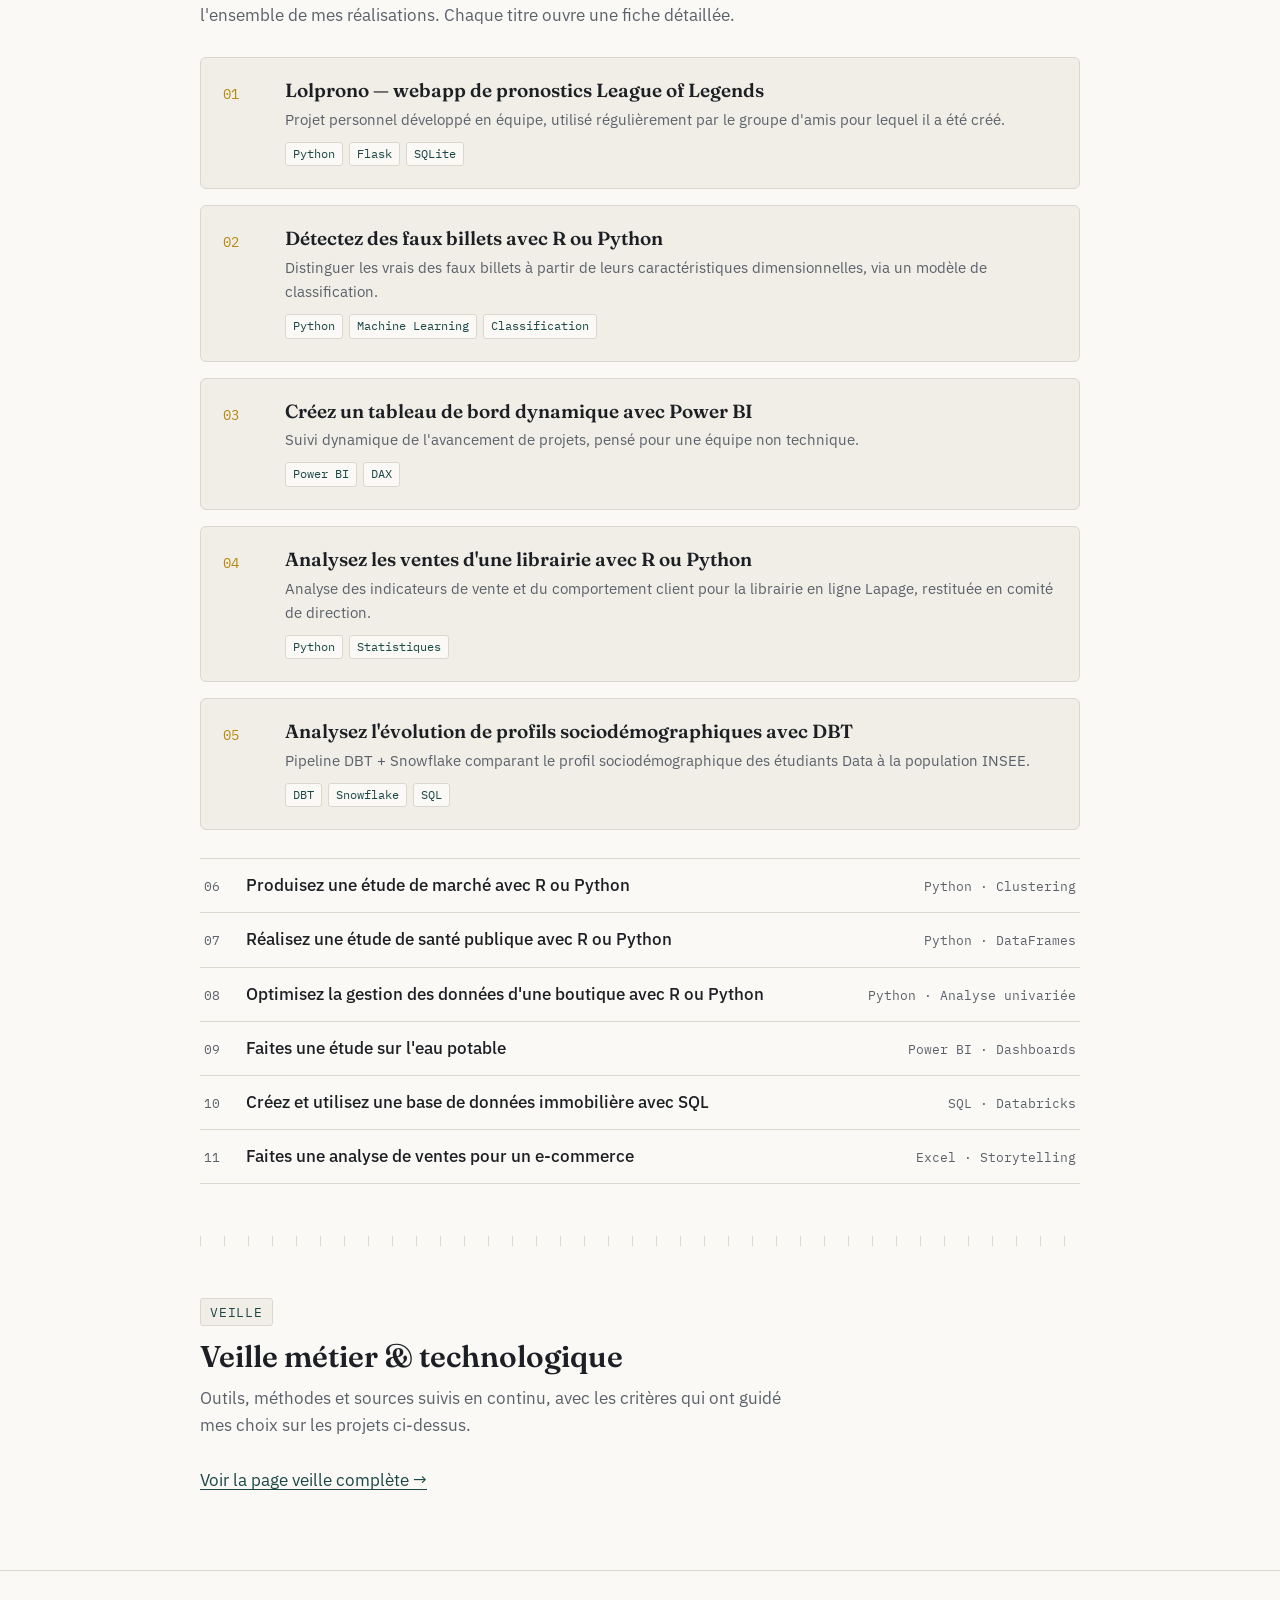
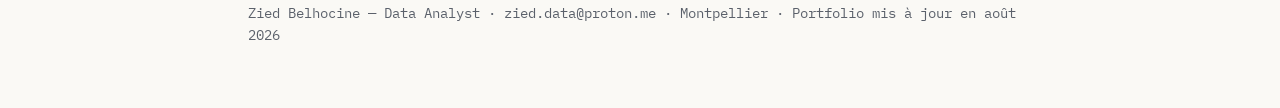
==== commit 037d252b: "maj modif laure" ====
--- a/index.html
+++ b/index.html
@@ -66,7 +66,7 @@
     <div class="about-grid">
       <div class="about-text">
         <p class="intro" style="max-width:62ch;">
-          Après douze ans en distribution chez IKEA — dont quatre ans à manager deux équipes et
+          Après douze ans dans la grande distribution chez IKEA — dont quatre ans à manager deux équipes et
           à piloter la performance commerciale d'un rayon — j'ai choisi de me réorienter vers
           l'analyse de données. Ce qui m'a toujours porté dans mes fonctions précédentes, c'est
           la même chose que ce qui me porte aujourd'hui : comprendre ce qui se cache derrière les
@@ -75,9 +75,9 @@
           DBT) pour transformer cette curiosité en compétence concrète.
         </p>
         <p class="intro" style="max-width:62ch;">
-          J'ai souvent une approche assez scolaire : je pars du cadre qu'on me donne et je
-          cherche à y répondre proprement. Mais c'est ma curiosité qui me pousse ensuite à en
-          sortir — creuser un peu plus loin que ce qui était demandé, tester une piste
+          J'ai souvent une approche scolaire : je pars du cadre qu'on me donne et je
+          cherche à y répondre entiièrement. C'est ma curiosité qui me pousse ensuite à en
+          sortir — creuser plus loin que ce qui était demandé, tester une piste
           complémentaire, comprendre le "pourquoi" derrière une méthode plutôt que de
           l'appliquer telle quelle. C'est aussi ce qui m'a amené à construire Lolprono avec des
           amis : au-delà de l'exercice technique, j'aime que ce que je fabrique serve
